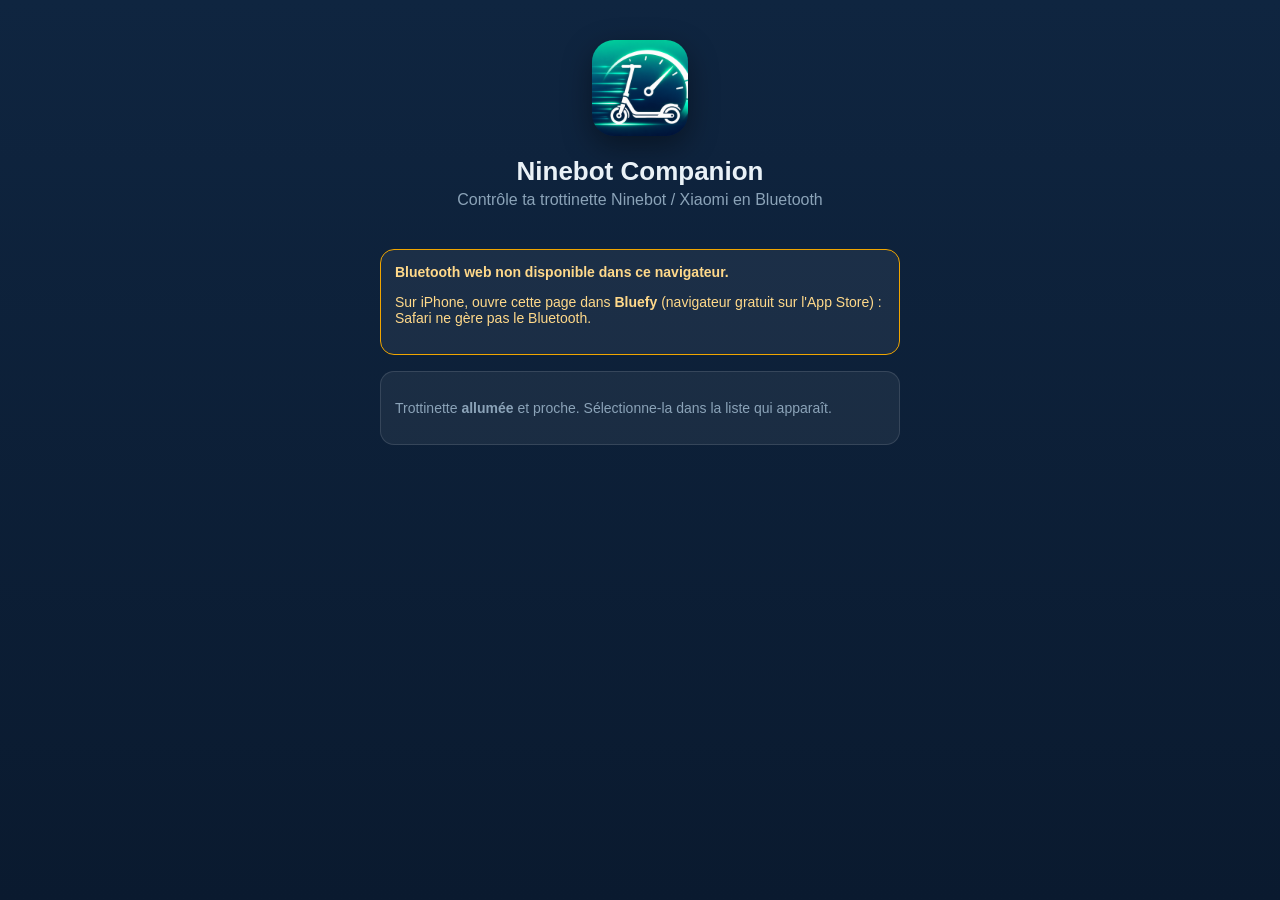
==== web/index.html @ 03213111 "Ajouter la version Web Bluetooth (utilisable via Bluefy, gratuite, sans PC) + hebergement GitHub Pag" ====
<!DOCTYPE html>
<html lang="fr">
<head>
  <meta charset="UTF-8" />
  <meta name="viewport" content="width=device-width, initial-scale=1, viewport-fit=cover" />
  <meta name="theme-color" content="#0a1a2f" />
  <link rel="manifest" href="./manifest.json" />
  <link rel="apple-touch-icon" href="./icon.png" />
  <title>Ninebot Companion</title>
  <link rel="stylesheet" href="./style.css" />
</head>
<body>
  <!-- Écran de connexion -->
  <section id="scan-screen" class="screen">
    <div class="hero">
      <img src="./icon.png" alt="logo" class="logo" />
      <h1>Ninebot Companion</h1>
      <p class="subtitle">Contrôle ta trottinette Ninebot / Xiaomi en Bluetooth</p>
    </div>

    <div id="nobt" class="warning" hidden>
      <strong>Bluetooth web non disponible dans ce navigateur.</strong>
      <p>Sur iPhone, ouvre cette page dans <b>Bluefy</b> (navigateur gratuit sur l'App Store)&nbsp;: Safari ne gère pas le Bluetooth.</p>
    </div>

    <button id="connect-btn" class="primary">🔍 Connecter ma trottinette</button>

    <div class="tip">
      <p>Trottinette <b>allumée</b> et proche. Sélectionne-la dans la liste qui apparaît.</p>
    </div>
  </section>

  <!-- Écran principal -->
  <section id="app-screen" class="screen" hidden>
    <header class="topbar">
      <span>Ninebot Companion</span>
      <button id="disconnect-btn" class="ghost">Déconnexion</button>
    </header>

    <div class="speedo">
      <div class="big" id="speed">--</div>
      <div class="unit">km/h</div>
    </div>

    <div class="grid">
      <div class="card"><span>Batterie</span><b id="battery">--</b></div>
      <div class="card"><span>Tension</span><b id="voltage">--</b></div>
      <div class="card"><span>Distance</span><b id="total">--</b></div>
      <div class="card"><span>Température</span><b id="temp">--</b></div>
    </div>

    <div class="card info">
      <div><span>N° série</span><b id="serial">—</b></div>
      <div><span>Firmware</span><b id="firmware">—</b></div>
      <div><span>Région</span><b id="region">—</b></div>
    </div>

    <h2>Région</h2>
    <div id="regions" class="regions"></div>

    <h2>Réglages</h2>
    <label class="ack">
      <input type="checkbox" id="ack" />
      <span>Je comprends les risques (légalité, sécurité, garantie) et j'utilise ces réglages sur terrain privé.</span>
    </label>
    <div class="card">
      <div class="row"><b id="limit-label">25 km/h</b><small id="limitCurrent"></small></div>
      <input type="range" id="limit-slider" min="5" max="45" value="25" step="1" />
      <button id="apply-limit" class="primary small">Appliquer la vitesse max</button>
    </div>
    <label class="toggle"><input type="checkbox" id="cruise" /> Régulateur de vitesse</label>
    <label class="toggle"><input type="checkbox" id="tail" /> Feu arrière</label>

    <div class="disclaimer">
      Retirer le limiteur peut rendre la trottinette non homologuée pour la voie publique et annuler la garantie.
      Modèles chiffrés récents (Max G30+) non pris en charge par cette version web.
    </div>

    <h2>Journal</h2>
    <pre id="log"></pre>
  </section>

  <script type="module" src="./app.js"></script>
</body>
</html>
---- web/style.css ----
:root {
  --bg: #0a1a2f;
  --bg2: #0f2540;
  --accent: #00d49c;
  --text: #eaf2f7;
  --muted: #8ba3b8;
  --card: rgba(255, 255, 255, 0.06);
  --border: rgba(255, 255, 255, 0.12);
}

* { box-sizing: border-box; -webkit-tap-highlight-color: transparent; }

body {
  margin: 0;
  font-family: -apple-system, BlinkMacSystemFont, "Segoe UI", Roboto, sans-serif;
  background: linear-gradient(180deg, var(--bg2), var(--bg));
  color: var(--text);
  min-height: 100vh;
  padding: env(safe-area-inset-top) 16px calc(env(safe-area-inset-bottom) + 24px);
}

.screen { max-width: 520px; margin: 0 auto; }

.hero { text-align: center; padding: 40px 0 24px; }
.logo { width: 96px; height: 96px; border-radius: 22px; box-shadow: 0 10px 30px rgba(0,0,0,.4); }
h1 { margin: 16px 0 4px; font-size: 26px; }
.subtitle { color: var(--muted); margin: 0; }

button { font: inherit; cursor: pointer; border: none; border-radius: 14px; }
.primary {
  width: 100%; padding: 16px; background: var(--accent); color: #04231b;
  font-weight: 700; font-size: 17px; margin: 8px 0;
}
.primary.small { padding: 12px; font-size: 15px; margin-top: 12px; }
.ghost { background: transparent; color: var(--accent); padding: 8px 12px; }

.tip, .warning {
  background: var(--card); border: 1px solid var(--border);
  border-radius: 14px; padding: 14px; margin-top: 16px; color: var(--muted);
  font-size: 14px;
}
.warning { border-color: #f0a500; color: #ffd98a; }

.topbar {
  display: flex; align-items: center; justify-content: space-between;
  padding: 12px 0 8px; font-weight: 700;
}

.speedo {
  text-align: center; background: var(--card); border: 1px solid var(--border);
  border-radius: 22px; padding: 28px 0; margin: 8px 0 16px;
}
.speedo .big { font-size: 68px; font-weight: 800; line-height: 1; font-variant-numeric: tabular-nums; }
.speedo .unit { color: var(--muted); margin-top: 6px; }

.grid { display: grid; grid-template-columns: 1fr 1fr; gap: 12px; }
.card {
  background: var(--card); border: 1px solid var(--border);
  border-radius: 16px; padding: 14px;
}
.grid .card span { display: block; color: var(--muted); font-size: 13px; }
.grid .card b { font-size: 22px; font-variant-numeric: tabular-nums; }

.card.info { margin-top: 12px; display: grid; gap: 8px; }
.card.info div { display: flex; justify-content: space-between; }
.card.info span { color: var(--muted); }

h2 { margin: 24px 0 10px; font-size: 18px; }

.regions { display: grid; gap: 10px; }
.region-btn {
  display: flex; align-items: center; gap: 12px; text-align: left;
  background: var(--card); border: 1px solid var(--border); color: var(--text);
  padding: 14px; border-radius: 14px; width: 100%;
}
.region-btn.active { border-color: var(--accent); box-shadow: 0 0 0 1px var(--accent); }
.region-btn .flag { font-size: 26px; }
.region-btn small { color: var(--muted); }

.ack { display: flex; gap: 10px; font-size: 14px; color: var(--muted); margin-bottom: 12px; align-items: flex-start; }
.ack input { margin-top: 3px; }
.row { display: flex; justify-content: space-between; align-items: baseline; }
.row b { font-size: 22px; }
.row small { color: var(--muted); }
input[type="range"] { width: 100%; margin: 12px 0; accent-color: var(--accent); }
.toggle { display: flex; gap: 10px; align-items: center; padding: 12px 0; }

.disclaimer { color: #ffb37a; font-size: 13px; margin-top: 16px; line-height: 1.5; }

pre {
  background: #071322; border: 1px solid var(--border); border-radius: 12px;
  padding: 12px; font-size: 12px; max-height: 200px; overflow: auto; white-space: pre-wrap;
}
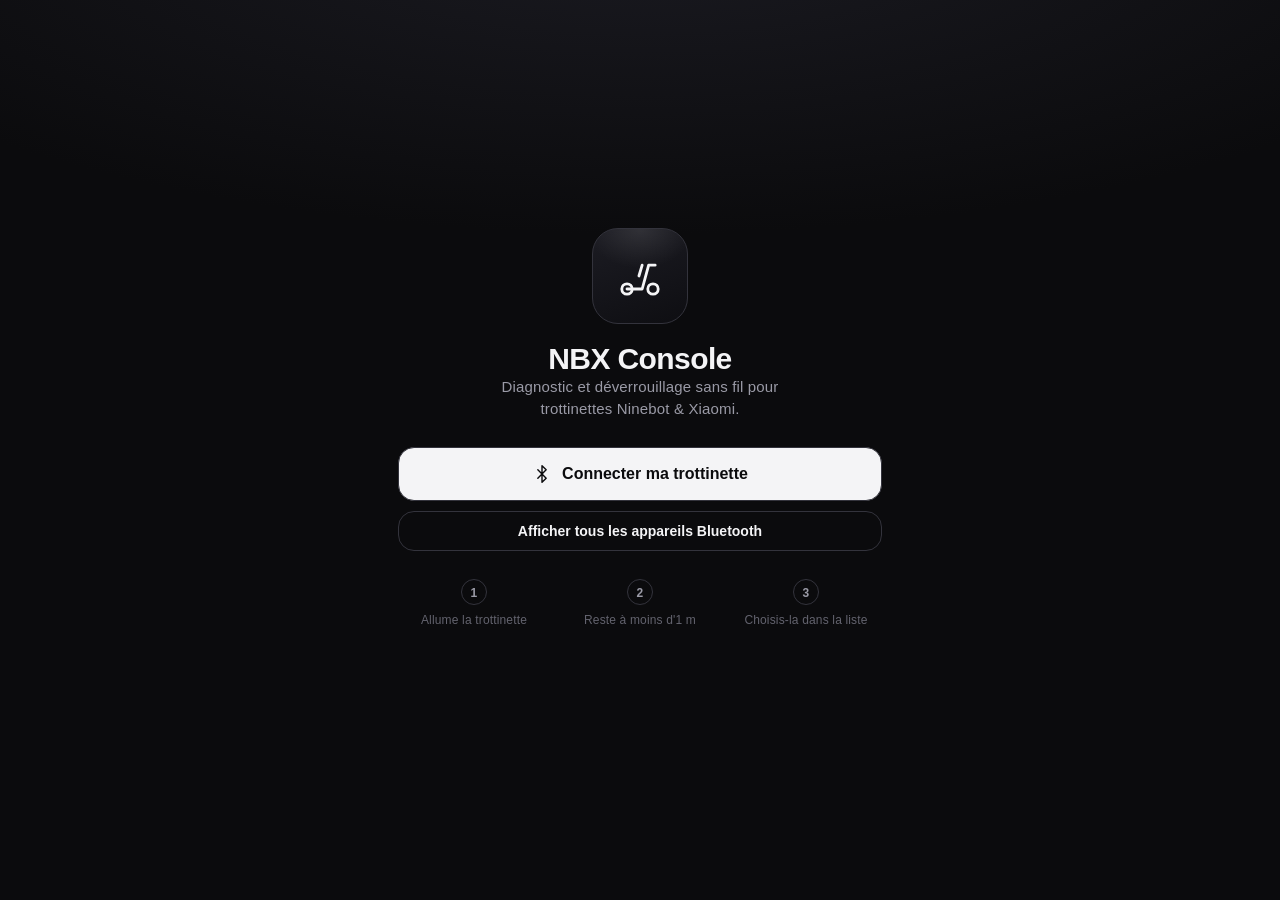
==== commit 55a22041: "Refonte UI (jauge animee, theme monochrome, icones SVG) + support chiffrement Ninebot experimental (" ====
--- a/web/index.html
+++ b/web/index.html
@@ -1,85 +1,640 @@
 <!DOCTYPE html>
 <html lang="fr">
 <head>
-  <meta charset="UTF-8" />
-  <meta name="viewport" content="width=device-width, initial-scale=1, viewport-fit=cover" />
-  <meta name="theme-color" content="#0a1a2f" />
-  <link rel="manifest" href="./manifest.json" />
-  <link rel="apple-touch-icon" href="./icon.png" />
-  <title>Ninebot Companion</title>
-  <link rel="stylesheet" href="./style.css" />
+<meta charset="UTF-8" />
+<meta name="viewport" content="width=device-width, initial-scale=1, viewport-fit=cover, maximum-scale=1" />
+<meta name="theme-color" content="#0b0b0d" />
+<meta name="apple-mobile-web-app-capable" content="yes" />
+<meta name="apple-mobile-web-app-status-bar-style" content="black-translucent" />
+<meta name="apple-mobile-web-app-title" content="NBX" />
+<link rel="manifest" href="./manifest.json" />
+<link rel="apple-touch-icon" href="./icon.png" />
+<title>NBX — Ninebot Console</title>
+<style>
+:root{
+ --bg:#0b0b0d;--panel:#131318;--panel2:#17171d;--line:#26262e;--line2:#33333c;
+ --ink:#f4f4f6;--dim:#9a9aa6;--faint:#63636e;--ok:#e9e9ee;
+}
+*{box-sizing:border-box;-webkit-tap-highlight-color:transparent;margin:0;padding:0}
+html,body{height:100%}
+body{
+ font-family:-apple-system,BlinkMacSystemFont,"SF Pro Text","Segoe UI",Inter,Roboto,sans-serif;
+ background:var(--bg);color:var(--ink);letter-spacing:.01em;
+ -webkit-font-smoothing:antialiased;
+ background-image:radial-gradient(120% 60% at 50% -10%,#1b1b22 0%,#0b0b0d 60%);
+ min-height:100%;
+}
+.wrap{max-width:520px;margin:0 auto;padding:calc(env(safe-area-inset-top) + 18px) 18px calc(env(safe-area-inset-bottom) + 40px)}
+.mono{font-variant-numeric:tabular-nums;font-feature-settings:"tnum"}
+.eyebrow{font-size:11px;letter-spacing:.22em;text-transform:uppercase;color:var(--faint);font-weight:600}
+.btn{display:flex;align-items:center;justify-content:center;gap:10px;width:100%;border:1px solid var(--line2);
+ background:var(--ink);color:#0b0b0d;font-weight:650;font-size:16px;padding:16px;border-radius:16px;cursor:pointer;
+ transition:transform .12s ease,opacity .2s ease}
+.btn:active{transform:scale(.98)}
+.btn.sub{background:transparent;color:var(--ink);border-color:var(--line2)}
+.btn.tiny{padding:11px;font-size:14px;font-weight:600}
+.btn:disabled{opacity:.4}
+.icon{width:20px;height:20px;stroke:currentColor;fill:none;stroke-width:1.7;stroke-linecap:round;stroke-linejoin:round}
+.icon.sm{width:16px;height:16px}
+.icon.lg{width:30px;height:30px;stroke-width:1.4}
+
+/* ---------- CONNECT SCREEN ---------- */
+#screen-connect{min-height:calc(100vh - 80px);display:flex;flex-direction:column;justify-content:center;gap:26px}
+.brand{display:flex;flex-direction:column;align-items:center;gap:18px;text-align:center}
+.mark{width:96px;height:96px;border-radius:26px;border:1px solid var(--line2);background:linear-gradient(160deg,#1c1c23,#0e0e12);
+ display:flex;align-items:center;justify-content:center;position:relative;overflow:hidden}
+.mark:before{content:"";position:absolute;inset:0;background:radial-gradient(80% 60% at 50% 0%,rgba(255,255,255,.10),transparent 70%)}
+.mark .icon{width:52px;height:52px;stroke-width:1.3}
+.wordmark{font-size:30px;font-weight:750;letter-spacing:-.02em}
+.tag{color:var(--dim);font-size:15px;line-height:1.5;max-width:320px}
+.pulse{position:relative}
+.pulse:after{content:"";position:absolute;inset:-4px;border-radius:20px;border:1px solid var(--line2);
+ animation:pulse 2.2s ease-out infinite;opacity:0}
+@keyframes pulse{0%{transform:scale(.98);opacity:.7}100%{transform:scale(1.06);opacity:0}}
+.hint{border:1px solid var(--line);background:var(--panel);border-radius:16px;padding:16px;color:var(--dim);font-size:14px;line-height:1.6}
+.hint b{color:var(--ink);font-weight:600}
+.warn{border-color:#4a4a20;background:#1a1a10;color:#d8d8a0}
+.steps{display:flex;gap:14px;margin-top:2px}
+.step{flex:1;text-align:center;color:var(--faint);font-size:12px;line-height:1.5}
+.step .n{display:block;width:26px;height:26px;line-height:26px;margin:0 auto 6px;border-radius:50%;border:1px solid var(--line2);color:var(--dim);font-weight:600}
+
+/* ---------- APP SCREEN ---------- */
+.topbar{display:flex;align-items:center;justify-content:space-between;margin-bottom:20px}
+.topbar .id{display:flex;align-items:center;gap:10px}
+.dot{width:8px;height:8px;border-radius:50%;background:#3ad07a;box-shadow:0 0 0 0 rgba(58,208,122,.5);animation:live 2s infinite}
+@keyframes live{0%{box-shadow:0 0 0 0 rgba(58,208,122,.45)}70%{box-shadow:0 0 0 7px rgba(58,208,122,0)}100%{box-shadow:0 0 0 0 rgba(58,208,122,0)}}
+.linkbtn{background:none;border:none;color:var(--dim);font-size:14px;cursor:pointer;display:flex;align-items:center;gap:6px}
+
+/* speedometer */
+.gauge{position:relative;display:flex;flex-direction:column;align-items:center;justify-content:center;
+ padding:8px 0 18px;margin-bottom:18px}
+.gauge svg{width:250px;height:250px;transform:rotate(135deg)}
+.gauge .track{stroke:var(--line);fill:none;stroke-width:12;stroke-linecap:round}
+.gauge .fill{stroke:var(--ink);fill:none;stroke-width:12;stroke-linecap:round;
+ transition:stroke-dashoffset .5s cubic-bezier(.22,1,.36,1)}
+.gauge .center{position:absolute;top:50%;left:50%;transform:translate(-50%,-50%);text-align:center}
+.gauge .val{font-size:64px;font-weight:750;line-height:1;letter-spacing:-.03em}
+.gauge .u{font-size:13px;color:var(--dim);letter-spacing:.18em;text-transform:uppercase;margin-top:6px}
+
+.grid{display:grid;grid-template-columns:1fr 1fr;gap:12px}
+.cell{border:1px solid var(--line);background:var(--panel);border-radius:16px;padding:15px;
+ display:flex;flex-direction:column;gap:12px;transition:border-color .2s}
+.cell .top{display:flex;align-items:center;justify-content:space-between;color:var(--dim)}
+.cell .lab{font-size:11px;letter-spacing:.16em;text-transform:uppercase;color:var(--faint);font-weight:600}
+.cell .big{font-size:26px;font-weight:700;letter-spacing:-.01em}
+.cell .big small{font-size:14px;color:var(--dim);font-weight:500;margin-left:2px}
+
+.section{margin-top:26px}
+.section>.eyebrow{margin-bottom:12px;display:block}
+.panel{border:1px solid var(--line);background:var(--panel);border-radius:18px;overflow:hidden}
+.rowline{display:flex;align-items:center;justify-content:space-between;padding:15px 16px;border-bottom:1px solid var(--line)}
+.rowline:last-child{border-bottom:none}
+.rowline .k{color:var(--dim);font-size:14px}
+.rowline .v{font-weight:600;font-size:14px}
+
+/* region segmented */
+.regions{display:grid;grid-template-columns:1fr 1fr;gap:10px}
+.reg{border:1px solid var(--line);background:var(--panel);border-radius:14px;padding:14px;cursor:pointer;text-align:left;
+ color:var(--ink);transition:border-color .2s,background .2s,transform .1s;display:flex;gap:12px;align-items:center}
+.reg:active{transform:scale(.98)}
+.reg.on{border-color:var(--ink);background:var(--panel2)}
+.reg .pill{min-width:44px;height:28px;border:1px solid var(--line2);border-radius:8px;display:flex;align-items:center;justify-content:center;
+ font-size:11px;font-weight:700;letter-spacing:.08em;color:var(--dim)}
+.reg.on .pill{color:var(--ink);border-color:var(--ink)}
+.reg .rt{font-size:14px;font-weight:600}
+.reg .rn{display:block;font-size:11px;color:var(--faint);font-weight:500;margin-top:2px}
+
+/* slider */
+.tuner{padding:18px 16px}
+.tuner .head{display:flex;align-items:baseline;justify-content:space-between;margin-bottom:14px}
+.tuner .num{font-size:40px;font-weight:750;letter-spacing:-.02em}
+.tuner .num small{font-size:15px;color:var(--dim);font-weight:500}
+.tuner .cur{font-size:12px;color:var(--faint)}
+input[type=range]{-webkit-appearance:none;width:100%;height:3px;background:var(--line2);border-radius:3px;outline:none;margin:10px 0 18px}
+input[type=range]::-webkit-slider-thumb{-webkit-appearance:none;width:26px;height:26px;border-radius:50%;background:var(--ink);
+ border:5px solid #0b0b0d;box-shadow:0 0 0 1px var(--line2);cursor:pointer}
+
+/* switches */
+.sw{display:flex;align-items:center;justify-content:space-between;padding:15px 16px;border-bottom:1px solid var(--line)}
+.sw:last-child{border-bottom:none}
+.sw .k{font-size:14px}
+.toggle{position:relative;width:46px;height:28px;border-radius:20px;background:var(--line2);transition:background .2s;cursor:pointer;flex:none}
+.toggle:before{content:"";position:absolute;top:3px;left:3px;width:22px;height:22px;border-radius:50%;background:var(--ink);transition:transform .2s}
+.toggle.on{background:var(--ok)}
+.toggle.on:before{transform:translateX(18px);background:#0b0b0d}
+
+.consent{display:flex;gap:12px;align-items:flex-start;padding:15px 16px;color:var(--dim);font-size:13px;line-height:1.5}
+.check{flex:none;width:24px;height:24px;border-radius:7px;border:1px solid var(--line2);display:flex;align-items:center;justify-content:center;cursor:pointer;margin-top:1px}
+.check.on{background:var(--ink);border-color:var(--ink)}
+.check .icon{width:14px;height:14px;stroke:#0b0b0d;stroke-width:2.4;opacity:0}
+.check.on .icon{opacity:1}
+
+.note{color:var(--faint);font-size:12px;line-height:1.6;margin-top:12px}
+details{border:1px solid var(--line);background:var(--panel);border-radius:14px;margin-top:12px;overflow:hidden}
+summary{padding:14px 16px;cursor:pointer;font-size:14px;font-weight:600;list-style:none;display:flex;align-items:center;justify-content:space-between}
+summary::-webkit-details-marker{display:none}
+summary:after{content:"";width:8px;height:8px;border-right:1.6px solid var(--dim);border-bottom:1.6px solid var(--dim);transform:rotate(45deg);transition:transform .2s}
+details[open] summary:after{transform:rotate(225deg)}
+details .body{padding:0 16px 16px;color:var(--dim);font-size:13px;line-height:1.65}
+details .body b{color:var(--ink)}
+.log{font-family:ui-monospace,SFMono-Regular,Menlo,monospace;font-size:11px;color:var(--dim);
+ background:#08080a;border:1px solid var(--line);border-radius:12px;padding:12px;max-height:150px;overflow:auto;white-space:pre-wrap;line-height:1.6}
+
+/* pairing overlay */
+.overlay{position:fixed;inset:0;background:rgba(6,6,8,.86);backdrop-filter:blur(6px);display:none;
+ align-items:center;justify-content:center;padding:24px;z-index:50}
+.overlay.show{display:flex}
+.pair{max-width:360px;width:100%;text-align:center;display:flex;flex-direction:column;align-items:center;gap:18px}
+.spinner{width:56px;height:56px;border-radius:50%;border:2px solid var(--line2);border-top-color:var(--ink);animation:spin 1s linear infinite}
+@keyframes spin{to{transform:rotate(360deg)}}
+.pair h3{font-size:19px;font-weight:700}
+.pair p{color:var(--dim);font-size:14px;line-height:1.6}
+.pstat{display:flex;gap:8px;margin-top:4px}
+.pstat i{width:8px;height:8px;border-radius:50%;background:var(--line2);transition:background .3s}
+.pstat i.on{background:var(--ink)}
+.powerbtn{margin-top:6px;border:1px solid var(--line2);border-radius:14px;padding:14px 18px;display:flex;gap:12px;align-items:center;color:var(--ink);font-size:14px;animation:breathe 1.8s ease-in-out infinite}
+@keyframes breathe{0%,100%{border-color:var(--line2)}50%{border-color:var(--ink)}}
+
+.fade{animation:fade .5s ease both}
+@keyframes fade{from{opacity:0;transform:translateY(8px)}to{opacity:1;transform:none}}
+.hidden{display:none !important}
+</style>
 </head>
 <body>
-  <!-- Écran de connexion -->
-  <section id="scan-screen" class="screen">
-    <div class="hero">
-      <img src="./icon.png" alt="logo" class="logo" />
-      <h1>Ninebot Companion</h1>
-      <p class="subtitle">Contrôle ta trottinette Ninebot / Xiaomi en Bluetooth</p>
+<div class="wrap">
+
+<!-- ============ CONNECT ============ -->
+<section id="screen-connect">
+ <div class="brand fade">
+  <div class="mark pulse">
+   <svg class="icon" viewBox="0 0 24 24"><circle cx="6" cy="18" r="2.4"/><circle cx="18" cy="18" r="2.4"/><path d="M6 18h7l3-11h3"/><path d="M13 7l-1.5 5"/></svg>
+  </div>
+  <div>
+   <div class="wordmark">NBX Console</div>
+   <div class="tag">Diagnostic et déverrouillage sans fil pour trottinettes Ninebot &amp; Xiaomi.</div>
+  </div>
+ </div>
+
+ <div id="nobt" class="hint warn hidden">
+  <b>Bluetooth web indisponible.</b> Sur iPhone, ouvre cette page dans <b>Bluefy</b> (App Store, gratuit) — Safari ne gère pas le Bluetooth.
+ </div>
+
+ <div class="fade" style="display:flex;flex-direction:column;gap:10px">
+  <button id="btn-connect" class="btn"><svg class="icon" viewBox="0 0 24 24"><path d="M7 7l10 10-5 5V2l5 5L7 17"/></svg> Connecter ma trottinette</button>
+  <button id="btn-connect-all" class="btn sub tiny">Afficher tous les appareils Bluetooth</button>
+ </div>
+
+ <div class="steps fade">
+  <div class="step"><span class="n">1</span>Allume la trottinette</div>
+  <div class="step"><span class="n">2</span>Reste à moins d'1 m</div>
+  <div class="step"><span class="n">3</span>Choisis-la dans la liste</div>
+ </div>
+</section>
+
+<!-- ============ APP ============ -->
+<section id="screen-app" class="hidden">
+ <div class="topbar">
+  <div class="id"><span class="dot"></span><span class="eyebrow" id="devname">Connecté</span></div>
+  <button class="linkbtn" id="btn-disconnect"><svg class="icon sm" viewBox="0 0 24 24"><path d="M18 6L6 18M6 6l12 12"/></svg> Déconnecter</button>
+ </div>
+
+ <div class="gauge">
+  <svg viewBox="0 0 200 200">
+   <circle class="track" cx="100" cy="100" r="86" stroke-dasharray="405 540" />
+   <circle class="fill" id="gauge-fill" cx="100" cy="100" r="86" stroke-dasharray="405 540" stroke-dashoffset="405" />
+  </svg>
+  <div class="center">
+   <div class="val mono" id="speed">0.0</div>
+   <div class="u">km / h</div>
+  </div>
+ </div>
+
+ <div class="grid">
+  <div class="cell">
+   <div class="top"><span class="lab">Batterie</span>
+    <svg class="icon sm" viewBox="0 0 24 24"><rect x="2" y="7" width="16" height="10" rx="2"/><path d="M20 10v4"/><path d="M6 12h6"/></svg></div>
+   <div class="big mono" id="battery">—</div>
+  </div>
+  <div class="cell">
+   <div class="top"><span class="lab">Tension</span>
+    <svg class="icon sm" viewBox="0 0 24 24"><path d="M13 2L4 14h7l-1 8 9-12h-7z"/></svg></div>
+   <div class="big mono" id="voltage">—</div>
+  </div>
+  <div class="cell">
+   <div class="top"><span class="lab">Distance</span>
+    <svg class="icon sm" viewBox="0 0 24 24"><path d="M4 19h16"/><path d="M6 19V9l6-5 6 5v10"/></svg></div>
+   <div class="big mono" id="distance">—</div>
+  </div>
+  <div class="cell">
+   <div class="top"><span class="lab">Température</span>
+    <svg class="icon sm" viewBox="0 0 24 24"><path d="M12 4a2 2 0 0 1 2 2v7a4 4 0 1 1-4 0V6a2 2 0 0 1 2-2z"/></svg></div>
+   <div class="big mono" id="temp">—</div>
+  </div>
+ </div>
+
+ <div class="section">
+  <span class="eyebrow">Appareil</span>
+  <div class="panel">
+   <div class="rowline"><span class="k">Modèle</span><span class="v" id="model">—</span></div>
+   <div class="rowline"><span class="k">N° de série</span><span class="v mono" id="serial">—</span></div>
+   <div class="rowline"><span class="k">Firmware</span><span class="v mono" id="fw">—</span></div>
+   <div class="rowline"><span class="k">Protocole</span><span class="v" id="proto">—</span></div>
+  </div>
+ </div>
+
+ <div class="section">
+  <span class="eyebrow">Région</span>
+  <div class="regions" id="regions"></div>
+ </div>
+
+ <div class="section">
+  <span class="eyebrow">Réglages</span>
+  <div class="panel">
+   <div class="consent">
+    <span class="check" id="consent"><svg class="icon" viewBox="0 0 24 24"><path d="M5 12l5 5L20 6"/></svg></span>
+    <span>Je comprends les risques (légalité, sécurité, garantie) et j'agis sur terrain privé. Les écritures sont bloquées tant que ceci n'est pas coché.</span>
+   </div>
+   <div class="tuner" style="border-top:1px solid var(--line)">
+    <div class="head">
+     <div class="num mono"><span id="limit-val">25</span><small> km/h</small></div>
+     <div class="cur" id="limit-cur"></div>
     </div>
-
-    <div id="nobt" class="warning" hidden>
-      <strong>Bluetooth web non disponible dans ce navigateur.</strong>
-      <p>Sur iPhone, ouvre cette page dans <b>Bluefy</b> (navigateur gratuit sur l'App Store)&nbsp;: Safari ne gère pas le Bluetooth.</p>
-    </div>
-
-    <button id="connect-btn" class="primary">🔍 Connecter ma trottinette</button>
-
-    <div class="tip">
-      <p>Trottinette <b>allumée</b> et proche. Sélectionne-la dans la liste qui apparaît.</p>
-    </div>
-  </section>
-
-  <!-- Écran principal -->
-  <section id="app-screen" class="screen" hidden>
-    <header class="topbar">
-      <span>Ninebot Companion</span>
-      <button id="disconnect-btn" class="ghost">Déconnexion</button>
-    </header>
-
-    <div class="speedo">
-      <div class="big" id="speed">--</div>
-      <div class="unit">km/h</div>
-    </div>
-
-    <div class="grid">
-      <div class="card"><span>Batterie</span><b id="battery">--</b></div>
-      <div class="card"><span>Tension</span><b id="voltage">--</b></div>
-      <div class="card"><span>Distance</span><b id="total">--</b></div>
-      <div class="card"><span>Température</span><b id="temp">--</b></div>
-    </div>
-
-    <div class="card info">
-      <div><span>N° série</span><b id="serial">—</b></div>
-      <div><span>Firmware</span><b id="firmware">—</b></div>
-      <div><span>Région</span><b id="region">—</b></div>
-    </div>
-
-    <h2>Région</h2>
-    <div id="regions" class="regions"></div>
-
-    <h2>Réglages</h2>
-    <label class="ack">
-      <input type="checkbox" id="ack" />
-      <span>Je comprends les risques (légalité, sécurité, garantie) et j'utilise ces réglages sur terrain privé.</span>
-    </label>
-    <div class="card">
-      <div class="row"><b id="limit-label">25 km/h</b><small id="limitCurrent"></small></div>
-      <input type="range" id="limit-slider" min="5" max="45" value="25" step="1" />
-      <button id="apply-limit" class="primary small">Appliquer la vitesse max</button>
-    </div>
-    <label class="toggle"><input type="checkbox" id="cruise" /> Régulateur de vitesse</label>
-    <label class="toggle"><input type="checkbox" id="tail" /> Feu arrière</label>
-
-    <div class="disclaimer">
-      Retirer le limiteur peut rendre la trottinette non homologuée pour la voie publique et annuler la garantie.
-      Modèles chiffrés récents (Max G30+) non pris en charge par cette version web.
-    </div>
-
-    <h2>Journal</h2>
-    <pre id="log"></pre>
-  </section>
-
-  <script type="module" src="./app.js"></script>
+    <input type="range" id="limit" min="5" max="45" step="1" value="25" />
+    <button class="btn tiny" id="btn-apply"><svg class="icon sm" viewBox="0 0 24 24"><path d="M5 12l5 5L20 6"/></svg> Appliquer la vitesse</button>
+   </div>
+   <div class="sw"><span class="k">Régulateur de vitesse</span><span class="toggle" id="sw-cruise"></span></div>
+   <div class="sw"><span class="k">Feu arrière</span><span class="toggle" id="sw-tail"></span></div>
+  </div>
+ </div>
+
+ <div class="section">
+  <span class="eyebrow">Déverrouillage</span>
+  <button class="btn" id="btn-unlock"><svg class="icon" viewBox="0 0 24 24"><rect x="4" y="10" width="16" height="10" rx="2"/><path d="M8 10V7a4 4 0 0 1 7.6-1.5"/></svg> Déverrouiller &amp; vérifier</button>
+  <div class="panel hidden" id="diag" style="margin-top:12px"><div class="body" style="padding:16px" id="diag-body"></div></div>
+
+  <details id="eblock">
+   <summary>Ma trottinette est une Ninebot E-series (E22 / E25 / E45 / E45E)</summary>
+   <div class="body">
+    Ces modèles sont <b>chiffrés</b>. Cette console tente une connexion chiffrée (expérimentale) pour lire les données, mais le firmware récent bloque l'écriture de la région <b>tant que le firmware n'est pas rétrogradé</b>.<br><br>
+    <b>Vitesse réelle une fois débridée : ~30 km/h</b> sur E45 (le « 45 » n'est pas la vitesse).<br><br>
+    <b>Roue en l'air = 35 puis 25 ?</b> Normal : à vide le moteur s'emballe ; en charge le limiteur ramène à 25.<br><br>
+    <b>Firmware DRV 2.7.x → downgrade requis</b> via <b>ScooterHacking Utility</b> (Android, gratuit) :<br>
+    1. <b>utility.cfw.sh/apk</b><br>
+    2. Load Original → DRV → <b>DRV271</b> → FLASH<br>
+    3. Load Original → DRV → <b>DRV255</b> → FLASH<br>
+    4. <b>Change Region</b> → preset <b>E45 30 km/h</b><br>
+    5. Redémarre, mode <b>Sport</b> → ~30 km/h<br>
+    Guide : <b>scooterhack.in/eseriesunlock</b>
+   </div>
+  </details>
+
+  <details id="fixblock">
+   <summary>Ça ne marche pas ?</summary>
+   <div class="body">
+    Trottinette <b>allumée, à l'arrêt</b>, sur béquille, <b>hors charge</b>, à moins d'1 m.<br>
+    1. Déconnecte puis reconnecte et relance.<br>
+    2. Passe d'abord la région sur <b>Global</b>.<br>
+    3. Réessaie 2–3 fois (certains firmwares n'acceptent qu'après plusieurs essais).<br>
+    4. « Accepté » mais écran à 25 = <b>bridage firmware</b> → downgrade requis (voir bloc E-series).<br>
+    5. « Ne répond pas » = modèle chiffré non pris en charge en écriture.
+   </div>
+  </details>
+
+  <div class="note">Retirer le limiteur peut rendre la trottinette non homologuée pour la voie publique et annuler la garantie.</div>
+ </div>
+
+ <div class="section">
+  <span class="eyebrow">Journal</span>
+  <div class="log" id="log"></div>
+ </div>
+</section>
+</div>
+
+<!-- pairing overlay -->
+<div class="overlay" id="overlay">
+ <div class="pair">
+  <div class="spinner" id="pair-spin"></div>
+  <h3 id="pair-title">Connexion…</h3>
+  <p id="pair-msg">Recherche du protocole de ta trottinette.</p>
+  <div class="pstat"><i id="ps0"></i><i id="ps1"></i><i id="ps2"></i></div>
+  <div class="powerbtn hidden" id="pair-power">
+   <svg class="icon" viewBox="0 0 24 24"><path d="M12 3v9"/><path d="M6.5 7a8 8 0 1 0 11 0"/></svg>
+   Appuie sur le bouton d'alimentation de la trottinette
+  </div>
+ </div>
+</div>
+
+<script>
+"use strict";
+/* =========================================================================
+   AES-128 (encrypt block only) — validé contre le vecteur FIPS-197
+   ========================================================================= */
+var AES_SBOX_HEX="637c777bf26b6fc53001672bfed7ab76ca82c97dfa5947f0add4a2af9ca472c0"+
+"b7fd9326363ff7cc34a5e5f171d8311504c723c31896059a071280e2eb27b275"+
+"09832c1a1b6e5aa0523bd6b329e32f8453d100ed20fcb15b6acbbe394a4c58cf"+
+"d0efaafb434d338545f9027f503c9fa851a3408f929d38f5bcb6da2110fff3d2"+
+"cd0c13ec5f974417c4a77e3d645d197360814fdc222a908846eeb814de5e0bdb"+
+"e0323a0a4906245cc2d3ac629195e479e7c8376d8dd54ea96c56f4ea657aae08"+
+"ba78252e1ca6b4c6e8dd741f4bbd8b8a703eb5664803f60e613557b986c11d9e"+
+"e1f8981169d98e949b1e87e9ce5528df8ca1890dbfe6426841992d0fb054bb16";
+var AES_SBOX=(function(){var s=new Uint8Array(256);for(var i=0;i<256;i++)s[i]=parseInt(AES_SBOX_HEX.substr(i*2,2),16);return s;})();
+var AES_RCON=[0x01,0x02,0x04,0x08,0x10,0x20,0x40,0x80,0x1b,0x36];
+function xtime(a){a<<=1;if(a&0x100)a^=0x11b;return a&0xff;}
+function aesExpandKey(key){var rk=new Array(176),i;for(i=0;i<16;i++)rk[i]=key[i];
+ var g=16,r=0,t=new Array(4),k;
+ while(g<176){for(i=0;i<4;i++)t[i]=rk[g-4+i];
+  if(g%16===0){k=t[0];t[0]=t[1];t[1]=t[2];t[2]=t[3];t[3]=k;for(i=0;i<4;i++)t[i]=AES_SBOX[t[i]];t[0]^=AES_RCON[r++];}
+  for(i=0;i<4;i++){rk[g]=rk[g-16]^t[i];g++;}}
+ return rk;}
+function aesEncryptBlock(key16,block16){var rk=aesExpandKey(key16),s=block16.slice(0,16),i,round;
+ for(i=0;i<16;i++)s[i]^=rk[i];
+ for(round=1;round<=10;round++){for(i=0;i<16;i++)s[i]=AES_SBOX[s[i]];
+  var t=s.slice();
+  s[1]=t[5];s[5]=t[9];s[9]=t[13];s[13]=t[1];
+  s[2]=t[10];s[6]=t[14];s[10]=t[2];s[14]=t[6];
+  s[3]=t[15];s[7]=t[3];s[11]=t[7];s[15]=t[11];
+  if(round<10){for(i=0;i<16;i+=4){var a0=s[i],a1=s[i+1],a2=s[i+2],a3=s[i+3];
+   s[i]=xtime(a0)^(xtime(a1)^a1)^a2^a3;s[i+1]=a0^xtime(a1)^(xtime(a2)^a2)^a3;
+   s[i+2]=a0^a1^xtime(a2)^(xtime(a3)^a3);s[i+3]=(xtime(a0)^a0)^a1^a2^xtime(a3);}}
+  for(i=0;i<16;i++)s[i]^=rk[round*16+i];}
+ return s;}
+/* SHA-1 — validé contre SHA1("abc") */
+function sha1(bytes){var ml=bytes.length*8,w=bytes.slice(),i;w.push(0x80);
+ while(w.length%64!==56)w.push(0);
+ for(i=7;i>=0;i--)w.push((Math.floor(ml/Math.pow(2,i*8)))&0xff);
+ var h0=0x67452301,h1=0xEFCDAB89,h2=0x98BADCFE,h3=0x10325476,h4=0xC3D2E1F0;
+ function rol(n,c){return((n<<c)|(n>>>(32-c)))>>>0;}
+ for(var off=0;off<w.length;off+=64){var a2=new Array(80);
+  for(i=0;i<16;i++)a2[i]=((w[off+i*4]<<24)|(w[off+i*4+1]<<16)|(w[off+i*4+2]<<8)|w[off+i*4+3])>>>0;
+  for(i=16;i<80;i++)a2[i]=rol((a2[i-3]^a2[i-8]^a2[i-14]^a2[i-16])>>>0,1);
+  var a=h0,b=h1,c=h2,d=h3,e=h4,f,k,tp;
+  for(i=0;i<80;i++){if(i<20){f=(b&c)|((~b)&d);k=0x5A827999;}else if(i<40){f=b^c^d;k=0x6ED9EBA1;}
+   else if(i<60){f=(b&c)|(b&d)|(c&d);k=0x8F1BBCDC;}else{f=b^c^d;k=0xCA62C1D6;}
+   tp=(rol(a,5)+f+e+k+a2[i])>>>0;e=d;d=c;c=rol(b,30);b=a;a=tp;}
+  h0=(h0+a)>>>0;h1=(h1+b)>>>0;h2=(h2+c)>>>0;h3=(h3+d)>>>0;h4=(h4+e)>>>0;}
+ var out=[];[h0,h1,h2,h3,h4].forEach(function(h){out.push((h>>>24)&0xff,(h>>>16)&0xff,(h>>>8)&0xff,h&0xff);});
+ return out;}
+/* NinebotCrypto — port de scooterhacking/NinebotCrypto (roundtrip validé) */
+var FW=[0x97,0xCF,0xB8,0x02,0x84,0x41,0x43,0xDE,0x56,0x00,0x2B,0x3B,0x34,0x78,0x0A,0x5D];
+function sb(s){var a=[];for(var i=0;i<s.length;i++)a.push(s.charCodeAt(i)&0xff);return a;}
+function NB(name){this.name=name;this.rB=new Array(16).fill(0);this.rA=new Array(16).fill(0);this.k=new Array(16).fill(0);this.it=0;this._sha(sb(name),FW);}
+NB.prototype._sha=function(d1,d2){var s=new Array(32).fill(0),i;for(i=0;i<d1.length&&i<32;i++)s[i]=d1[i];for(i=0;i<16;i++)s[16+i]=d2[i];this.k=sha1(s).slice(0,16);};
+NB.prototype._first=function(d){var r=new Array(d.length),p=d.length,x=0;while(p>0){var t=p<=16?p:16,x1=new Array(16).fill(0),i;for(i=0;i<t;i++)x1[i]=d[x+i];var x2=aesEncryptBlock(this.k,FW);for(i=0;i<t;i++)r[x+i]=x1[i]^x2[i];p-=t;x+=t;}return r;};
+NB.prototype._next=function(d,it){var e=new Array(16).fill(0);e[0]=1;e[1]=(it>>>24)&0xff;e[2]=(it>>>16)&0xff;e[3]=(it>>>8)&0xff;e[4]=it&0xff;for(var j=0;j<8;j++)e[5+j]=this.rB[j];e[15]=0;
+ var r=new Array(d.length),p=d.length,x=0;while(p>0){e[15]=(e[15]+1)&0xff;var t=p<=16?p:16,x1=new Array(16).fill(0),i;for(i=0;i<t;i++)x1[i]=d[x+i];var x2=aesEncryptBlock(this.k,e);for(i=0;i<t;i++)r[x+i]=x1[i]^x2[i];p-=t;x+=t;}return r;};
+NB.prototype._crcF=function(d){var c=0;for(var i=0;i<d.length;i++)c=(c+d[i])&0xffff;c=(~c)&0xffff;return[c&0xff,(c>>8)&0xff];};
+NB.prototype._crcN=function(d,it){var e=new Array(16).fill(0),p=d.length-3,x=3,i,x2,x1,xd;e[0]=89;e[1]=(it>>>24)&0xff;e[2]=(it>>>16)&0xff;e[3]=(it>>>8)&0xff;e[4]=it&0xff;for(var j=0;j<8;j++)e[5+j]=this.rB[j];e[15]=p&0xff;
+ x2=aesEncryptBlock(this.k,e);x1=new Array(16).fill(0);for(i=0;i<3;i++)x1[i]=d[i];xd=new Array(16);for(i=0;i<16;i++)xd[i]=x1[i]^x2[i];x2=aesEncryptBlock(this.k,xd);
+ while(p>0){var t=p<=16?p:16;x1=new Array(16).fill(0);for(i=0;i<t;i++)x1[i]=d[x+i];xd=new Array(16);for(i=0;i<16;i++)xd[i]=x1[i]^x2[i];x2=aesEncryptBlock(this.k,xd);p-=t;x+=t;}
+ e[0]=1;e[15]=0;var L=aesEncryptBlock(this.k,e);return[L[0]^x2[0],L[1]^x2[1],L[2]^x2[2],L[3]^x2[3]];};
+NB.prototype.encrypt=function(D){var en=new Array(152).fill(0),i;for(i=0;i<3;i++)en[i]=D[i];var pl=D.length-3,pay=D.slice(3),crc;
+ if(this.it===0){crc=this._crcF(pay);pay=this._first(pay);for(i=0;i<pay.length;i++)en[3+i]=pay[i];en[pl+3]=0;en[pl+4]=0;en[pl+5]=crc[0];en[pl+6]=crc[1];en[pl+7]=0;en[pl+8]=0;en=en.slice(0,pl+9);this.it++;}
+ else{this.it++;crc=this._crcN(D,this.it);pay=this._next(pay,this.it);for(i=0;i<pay.length;i++)en[3+i]=pay[i];en[pl+3]=crc[0];en[pl+4]=crc[1];en[pl+5]=crc[2];en[pl+6]=crc[3];en[pl+7]=(this.it>>8)&0xff;en[pl+8]=this.it&0xff;en=en.slice(0,pl+9);
+  if(D[0]===0x5A&&D[1]===0xA5&&D[2]===0x10&&D[3]===0x3E&&D[4]===0x21&&D[5]===0x5C&&D[6]===0x00){for(i=0;i<16;i++)this.rA[i]=D[7+i];}}
+ return en;};
+NB.prototype.decrypt=function(D){var de=new Array(D.length-6).fill(0),i;for(i=0;i<3;i++)de[i]=D[i];
+ var nit=this.it;if((nit&0x8000)>0&&(D[D.length-2]>>7)===0)nit+=0x10000;nit=(nit&0xFFFF0000)+((D[D.length-2]<<8)>>>0)+D[D.length-1];
+ var pl=D.length-9,pay=D.slice(3,3+pl);
+ if(nit===0){pay=this._first(pay);for(i=0;i<pay.length;i++)de[3+i]=pay[i];
+  if(de[0]===0x5A&&de[1]===0xA5&&de[2]===0x1E&&de[3]===0x21&&de[4]===0x3E&&de[5]===0x5B){for(i=0;i<16;i++)this.rB[i]=de[7+i];this._sha(sb(this.name),this.rB);}}
+ else if(nit>0&&nit>this.it){pay=this._next(pay,nit);for(i=0;i<pay.length;i++)de[3+i]=pay[i];
+  if(de[0]===0x5A&&de[1]===0xA5&&de[2]===0x00&&de[3]===0x21&&de[4]===0x3E&&de[5]===0x5C&&de[6]===0x01){this._sha(this.rA,this.rB);}this.it=nit;}
+ return de;};
+
+/* =========================================================================
+   Transport BLE + protocole
+   ========================================================================= */
+var UART="6e400001-b5a3-f393-e0a9-e50e24dcca9e",RX="6e400002-b5a3-f393-e0a9-e50e24dcca9e",TX="6e400003-b5a3-f393-e0a9-e50e24dcca9e";
+var APP=0x3d,ESC=0x20;
+var REG={serial:0x10,fw:0x1a,battery:0x32,voltage:0x34,speed:0xb5,total:0x29,temp:0x3e,region:0x72,limit:0x74,cruise:0x7c,tail:0x7d};
+var REGIONS=[
+ {v:0x00,tag:"GLOBAL",name:"Déverrouillé",note:"Vitesse maxi matériel"},
+ {v:0x02,tag:"EU",name:"Europe",note:"Plafond 25 km/h"},
+ {v:0x01,tag:"US",name:"États-Unis",note:"~32 km/h"},
+ {v:0x03,tag:"CN",name:"Chine",note:"25 km/h"}
+];
+var MAXKMH=35;
+var st={},dev=null,rx=null,tx=null,buf=[],poll=null,mode=null,crypto=null,handshake=null,probeTimer=null,gotReply=false;
+
+function $(id){return document.getElementById(id);}
+function now(){return new Date().toLocaleTimeString();}
+function log(m){var el=$("log");el.textContent="["+now()+"] "+m+"\n"+el.textContent;}
+function hasBT(){return typeof navigator!=="undefined"&&!!navigator.bluetooth;}
+
+/* ---- plaintext frame (M365) ---- */
+function ck16(a){var s=0;for(var i=0;i<a.length;i++)s=(s+a[i])>>>0;return(~s)&0xffff;}
+function plainFrame(dst,cmd,pay){var body=[dst,APP,cmd].concat(pay),len=body.length&0xff,c=[len].concat(body),k=ck16(c);return[0x5a,0xa5].concat(c).concat([k&0xff,(k>>8)&0xff]);}
+function plainRead(reg,n){return plainFrame(ESC,0x01,[reg,n]);}
+function plainWrite(reg,bytes){return plainFrame(ESC,0x03,[reg].concat(bytes));}
+function parsePlain(b){if(b.length<8)return null;if(b[0]!==0x5a||b[1]!==0xa5)return null;var len=b[2],tot=2+1+len+2;if(b.length<tot)return null;
+ var cs=b.slice(2,3+len),exp=ck16(cs),act=b[3+len]|(b[3+len+1]<<8);if(exp!==act)return null;return{reg:b[6],pay:b.slice(7,3+len),consumed:tot};}
+
+/* ---- encrypted frame (E-series / Ninebot) : LEN + 13 sur le fil ----
+   Trame en clair AVANT chiffrement : 5A A5 LEN <dst> <src=app 0x3E> <cmd> <data...>
+   Handshake calqué exactement sur la lib de référence (3E 21 5B/5C/5D 00 ...). */
+function encReadFrame(reg,n){return[0x5a,0xa5,0x02,ESC,0x3E,0x01,reg,n];}
+function encWriteFrame(reg,bytes){return[0x5a,0xa5,(1+bytes.length)&0xff,ESC,0x3E,0x03,reg].concat(bytes);}
+function encHandshake(len,cmd,pay){return[0x5a,0xa5,len,0x3E,0x21,cmd,0x00].concat(pay||[]);}
+
+function le16(p){return p.length>=2?(p[0]|(p[1]<<8)):null;}
+function le16s(p){var v=le16(p);return v==null?null:(v>0x7fff?v-0x10000:v);}
+function le32(p){return p.length>=4?((p[0]|(p[1]<<8)|(p[2]<<16)|(p[3]<<24))>>>0):null;}
+
+function send(bytes){if(!rx)return;var out;
+ if(mode==="enc"&&crypto)out=crypto.encrypt(bytes);else out=bytes;
+ var u=Uint8Array.from(out);
+ rx.writeValueWithoutResponse(u).catch(function(){return rx.writeValue(u).catch(function(e){log("écriture: "+e.message);});});}
+
+function readReg(reg,n){if(mode==="enc")send(encReadFrame(reg,n));else send(plainRead(reg,n));}
+function writeReg(reg,bytes){if(mode==="enc")send(encWriteFrame(reg,bytes));else send(plainWrite(reg,bytes));}
+
+/* =========================== CONNEXION =========================== */
+var FILTERS=[{namePrefix:"MIScooter"},{namePrefix:"Ninebot"},{namePrefix:"NB"},{namePrefix:"M365"},{namePrefix:"MI"},{namePrefix:"Mi "},{namePrefix:"Segway"},{namePrefix:"Xiaomi"},{namePrefix:"ES"},{namePrefix:"KickScooter"}];
+function connect(){go({filters:FILTERS,optionalServices:[UART]});}
+function connectAll(){go({acceptAllDevices:true,optionalServices:[UART]});}
+function go(opts){
+ if(!hasBT()){$("nobt").classList.remove("hidden");$("btn-connect").disabled=true;$("btn-connect-all").disabled=true;return;}
+ navigator.bluetooth.requestDevice(opts).then(function(d){
+  dev=d;d.addEventListener("gattserverdisconnected",onDisc);
+  showOverlay("Connexion…","Établissement du lien Bluetooth.",0);
+  log("Connexion à "+(d.name||"appareil")+"…");return d.gatt.connect();
+ }).then(function(s){return s.getPrimaryService(UART);})
+ .then(function(svc){return Promise.all([svc.getCharacteristic(RX),svc.getCharacteristic(TX)]);})
+ .then(function(cs){rx=cs[0];tx=cs[1];return tx.startNotifications();})
+ .then(function(){tx.addEventListener("characteristicvaluechanged",onData);log("Lien établi. Détection du protocole…");startProbe();})
+ .catch(function(e){hideOverlay();log("Erreur : "+e.message);});
+}
+function onDisc(){clearInterval(poll);clearTimeout(probeTimer);if(handshake)clearInterval(handshake);rx=tx=null;mode=null;crypto=null;buf=[];log("Déconnecté.");$("screen-app").classList.add("hidden");$("screen-connect").classList.remove("hidden");hideOverlay();}
+function disconnect(){clearInterval(poll);if(dev&&dev.gatt.connected)dev.gatt.disconnect();}
+
+/* Détection : on tente le clair; sans réponse en 2.5 s → chiffré (E-series) */
+function startProbe(){
+ mode="plain";gotReply=false;buf=[];
+ showOverlay("Détection…","Test du protocole ouvert (M365 / ES).",0);
+ readReg(REG.serial,14);readReg(REG.fw,2);readReg(REG.battery,2);
+ probeTimer=setTimeout(function(){
+  if(gotReply){enterComm("Protocole ouvert");}
+  else{startEncrypted();}
+ },2500);
+}
+
+/* ---- appairage chiffré E-series ---- */
+function startEncrypted(){
+ if(!dev.name){showOverlay("Nom Bluetooth manquant","Impossible d'initialiser le chiffrement sans le nom de l'appareil. Réessaie via « tous les appareils ».",0);setPower(false);return;}
+ mode="enc";crypto=new NB(dev.name);buf=[];st.enc=true;
+ setStep(0);showOverlay("Appairage chiffré…","Ta trottinette utilise le protocole chiffré Ninebot (E-series). Tentative de session sécurisée.",1);
+ log("Handshake chiffré (nom="+dev.name+")");
+ hs_state="precomm";hs_send();
+}
+var hs_state=null,hs_sn=null,hs_key=null;
+function randKey(){var s="abcdefghijklmnopqrstuvwxyz0123456789",a=[];for(var i=0;i<16;i++)a.push(s.charCodeAt(Math.floor(Math.random()*s.length)));return a;}
+function hs_send(){
+ clearInterval(handshake);
+ if(hs_state==="precomm"){send(encHandshake(0x00,0x5B,[]));handshake=setInterval(function(){if(hs_state==="precomm")send(encHandshake(0x00,0x5B,[]));},1000);}
+ else if(hs_state==="setpwd"){if(!hs_key)hs_key=randKey();setStep(1);setPower(true);
+  send(encHandshake(0x10,0x5C,hs_key));handshake=setInterval(function(){if(hs_state==="setpwd")send(encHandshake(0x10,0x5C,hs_key));},1000);}
+ else if(hs_state==="auth"){setStep(2);setPower(false);
+  send(encHandshake(0x0E,0x5D,hs_sn));handshake=setInterval(function(){if(hs_state==="auth")send(encHandshake(0x0E,0x5D,hs_sn));},1200);}
+}
+
+/* =========================== RÉCEPTION =========================== */
+function onData(ev){var v=ev.target.value,i;for(i=0;i<v.byteLength;i++)buf.push(v.getUint8(i));
+ if(mode==="enc")pumpEnc();else pumpPlain();
+ if(buf.length>1024)buf=[];}
+
+function pumpPlain(){var r;while((r=parsePlain(buf))){gotReply=true;applyReg(r.reg,r.pay);buf=buf.slice(r.consumed);}}
+
+function pumpEnc(){
+ while(buf.length>=8&&buf[0]===0x5a&&buf[1]===0xa5){
+  var tot=buf[2]+13;if(buf.length<tot)break;
+  var wire=buf.slice(0,tot);buf=buf.slice(tot);
+  var dec;try{dec=crypto.decrypt(wire);}catch(e){continue;}
+  handleEnc(dec);
+ }
+ // resync si octets parasites
+ if(buf.length>2&&!(buf[0]===0x5a&&buf[1]===0xa5)){var idx=-1;for(var i=1;i<buf.length-1;i++){if(buf[i]===0x5a&&buf[i+1]===0xa5){idx=i;break;}}buf=idx<0?[]:buf.slice(idx);}
+}
+function handleEnc(dec){
+ gotReply=true;
+ var cmd=dec[5],arg=dec[6];
+ if(cmd===0x5B){ // PRE_COMM reply : contient S/N
+  var pay=dec.slice(6);var sn=pay.slice(16,30);hs_sn=sn;
+  st.serial=String.fromCharCode.apply(null,sn).replace(/[^\x20-\x7e]/g,"").trim();
+  log("Appairage : réponse reçue, S/N "+st.serial);
+  hs_state="setpwd";hs_send();render();return;
+ }
+ if(cmd===0x5C){ // SET_PWD reply (arg 01 = bouton pressé / clé acceptée)
+  log("Clé "+(arg===1?"acceptée (bouton pressé)":"reçue"));
+  hs_state="auth";hs_send();return;
+ }
+ if(cmd===0x5D){ // AUTH reply → appairé
+  log("✅ Appairé.");clearInterval(handshake);enterComm("Chiffré Ninebot (E-series)");return;
+ }
+ // réponse de lecture : [5A A5 len src dst cmd reg data...] ; le tableau déchiffré
+ // est déjà borné à la bonne taille, donc on prend tout après le registre.
+ if(dec.length>7)applyReg(dec[6],dec.slice(7));
+}
+
+function enterComm(protoName){
+ clearInterval(handshake);clearTimeout(probeTimer);
+ st.proto=protoName;
+ $("screen-connect").classList.add("hidden");$("screen-app").classList.remove("hidden");$("screen-app").classList.add("fade");
+ $("devname").textContent=dev&&dev.name?dev.name:"Connecté";
+ hideOverlay();log("Session prête ("+protoName+").");
+ initialReads();poll=setInterval(refresh,1000);render();
+}
+function initialReads(){readReg(REG.serial,14);readReg(REG.fw,2);readReg(REG.region,1);readReg(REG.limit,2);refresh();}
+function refresh(){readReg(REG.battery,2);readReg(REG.voltage,2);readReg(REG.speed,2);readReg(REG.total,4);readReg(REG.temp,2);}
+
+function applyReg(reg,p){var v;switch(reg){
+ case REG.serial:var s=String.fromCharCode.apply(null,p).replace(/[^\x20-\x7e]/g,"").trim();if(s)st.serial=s;break;
+ case REG.fw:v=le16(p);if(v!=null)st.fw=((v>>8)&0xf)+"."+((v>>4)&0xf)+"."+(v&0xf);break;
+ case REG.battery:v=le16(p);if(v!=null)st.battery=v;break;
+ case REG.voltage:v=le16(p);if(v!=null)st.voltage=v/100;break;
+ case REG.speed:v=le16s(p);if(v!=null)st.speed=Math.abs(v/1000);break;
+ case REG.total:v=le32(p);if(v!=null)st.total=v/1000;break;
+ case REG.temp:v=le16s(p);if(v!=null)st.temp=Math.round(v/10);break;
+ case REG.region:if(p.length)st.region=p[0];break;
+ case REG.limit:v=le16(p);if(v!=null)st.limit=v;break;
+}render();}
+
+/* =========================== RENDU =========================== */
+function render(){
+ var sp=st.speed!=null?st.speed:0;
+ $("speed").textContent=st.speed!=null?st.speed.toFixed(1):"0.0";
+ var frac=Math.max(0,Math.min(1,sp/MAXKMH));
+ $("gauge-fill").setAttribute("stroke-dashoffset",(405*(1-frac)).toFixed(1));
+ $("battery").innerHTML=st.battery!=null?st.battery+'<small>%</small>':"—";
+ $("voltage").innerHTML=st.voltage!=null?st.voltage.toFixed(1)+'<small>V</small>':"—";
+ $("distance").innerHTML=st.total!=null?st.total.toFixed(1)+'<small>km</small>':"—";
+ $("temp").innerHTML=st.temp!=null?st.temp+'<small>°C</small>':"—";
+ $("serial").textContent=st.serial||"—";
+ $("fw").textContent=st.fw||"—";
+ $("proto").textContent=st.proto||"—";
+ $("model").textContent=st.enc?(st.serial&&/^N/.test(st.serial)?"Ninebot E-series":"Ninebot (chiffré)"):"Xiaomi/Ninebot (ouvert)";
+ var r=null;for(var i=0;i<REGIONS.length;i++)if(REGIONS[i].v===st.region)r=REGIONS[i];
+ document.querySelectorAll(".reg").forEach(function(b){b.classList.toggle("on",Number(b.dataset.v)===st.region);});
+ if(st.limit!=null)$("limit-cur").textContent="Actuel : "+st.limit+" km/h";
+}
+
+/* =========================== OVERLAY =========================== */
+function showOverlay(t,m,spin){$("overlay").classList.add("show");$("pair-title").textContent=t;$("pair-msg").textContent=m;$("pair-spin").style.display=spin===0?"none":"block";}
+function hideOverlay(){$("overlay").classList.remove("show");}
+function setStep(n){["ps0","ps1","ps2"].forEach(function(id,i){$(id).classList.toggle("on",i<=n);});}
+function setPower(on){$("pair-power").classList.toggle("hidden",!on);if(on){$("pair-title").textContent="Appuie sur le bouton";$("pair-msg").textContent="Pour autoriser l'appairage, appuie une fois sur le bouton d'alimentation de la trottinette.";}}
+
+/* =========================== ACTIONS =========================== */
+function setRegion(v){var r=null;for(var i=0;i<REGIONS.length;i++)if(REGIONS[i].v===v)r=REGIONS[i];log("Région → "+(r?r.name:v));writeReg(REG.region,[v]);setTimeout(function(){readReg(REG.region,1);},400);}
+function setSpeed(k){var v=Math.max(1,Math.min(k,100));log("Vitesse max → "+v+" km/h");writeReg(REG.limit,[v&0xff,(v>>8)&0xff]);setTimeout(function(){readReg(REG.limit,2);},400);}
+
+function runDiag(){
+ if(!consentOn){alert("Coche d'abord la case de responsabilité.");return;}
+ var target=Number($("limit").value);
+ $("diag").classList.remove("hidden");$("diag-body").innerHTML="Diagnostic en cours… garde la trottinette allumée et à l'arrêt (~6 s).";
+ gotReply=false;readReg(REG.region,1);readReg(REG.limit,2);
+ var before={region:st.region,limit:st.limit};
+ setTimeout(function(){writeReg(REG.region,[0x00]);writeReg(REG.limit,[target&0xff,(target>>8)&0xff]);
+  setTimeout(function(){readReg(REG.region,1);readReg(REG.limit,2);setTimeout(function(){diagResult(before,target);},1500);},700);},1600);
+}
+function diagResult(before,target){
+ var b=$("diag-body");
+ if(st.enc){
+  b.innerHTML="<b>Modèle chiffré détecté"+(st.serial?(" — "+st.serial):"")+".</b><br><br>"+
+   "La console a établi une session chiffrée et lit les données, mais l'<b>écriture de la vitesse est bloquée par le firmware</b> ("+(st.fw?("DRV "+st.fw):"DRV 2.7.x")+"). "+
+   "Sur E-series, il faut <b>rétrograder le firmware</b> — impossible et risqué depuis une app web.<br><br>"+
+   "👉 Déplie « Ma trottinette est une Ninebot E-series » ci-dessus : la méthode sûre passe par <b>ScooterHacking Utility</b> (Android), vitesse réelle ~30 km/h.";
+  $("eblock").open=true;return;
+ }
+ var okLimit=(st.limit===target)||(before.limit!==st.limit&&st.limit!=null);
+ var okRegion=(st.region===0x00);
+ if(okLimit||okRegion){
+  b.innerHTML="<b>✅ Ta trottinette accepte le déverrouillage.</b><br>Région : "+(okRegion?"Global":("code "+st.region))+" · Vitesse enregistrée : "+(st.limit!=null?st.limit+" km/h":"—")+".<br><br>Si l'écran reste à 25, ton firmware impose une limite légale fixe : le passage en <b>Global</b> reste le levier le plus sûr. Refais un tour pour vérifier.";
+ }else{
+  b.innerHTML="<b>⚠️ La trottinette répond mais n'a pas enregistré l'écriture.</b><br>Le registre ne correspond peut-être pas à ton firmware.<br><br>👉 Essaie les solutions ci-dessous.";
+  $("fixblock").open=true;
+ }
+}
+
+/* =========================== UI INIT =========================== */
+var consentOn=false;
+function buildRegions(){var w=$("regions");REGIONS.forEach(function(r){var b=document.createElement("button");b.className="reg";b.dataset.v=r.v;
+ b.innerHTML='<span class="pill">'+r.tag+'</span><span><span class="rt">'+r.name+'</span><span class="rn">'+r.note+'</span></span>';
+ b.onclick=function(){if(confirm("Passer la région sur « "+r.name+" » ?\n"+r.note))setRegion(r.v);};w.appendChild(b);});}
+
+function init(){
+ buildRegions();
+ $("btn-connect").onclick=connect;
+ $("btn-connect-all").onclick=connectAll;
+ $("btn-disconnect").onclick=disconnect;
+ var sl=$("limit");sl.oninput=function(){$("limit-val").textContent=sl.value;};
+ $("btn-apply").onclick=function(){if(!consentOn){alert("Coche d'abord la case de responsabilité.");return;}setSpeed(Number(sl.value));};
+ $("consent").onclick=function(){consentOn=!consentOn;$("consent").classList.toggle("on",consentOn);};
+ $("sw-cruise").onclick=function(){if(!consentOn){alert("Coche la case de responsabilité.");return;}var on=!$("sw-cruise").classList.contains("on");$("sw-cruise").classList.toggle("on",on);writeReg(REG.cruise,[on?1:0]);};
+ $("sw-tail").onclick=function(){if(!consentOn){alert("Coche la case de responsabilité.");return;}var on=!$("sw-tail").classList.contains("on");$("sw-tail").classList.toggle("on",on);writeReg(REG.tail,[on?1:0]);};
+ $("btn-unlock").onclick=runDiag;
+ if(!hasBT()){$("nobt").classList.remove("hidden");$("btn-connect").disabled=true;$("btn-connect-all").disabled=true;}
+}
+document.addEventListener("DOMContentLoaded",init);
+</script>
 </body>
 </html>
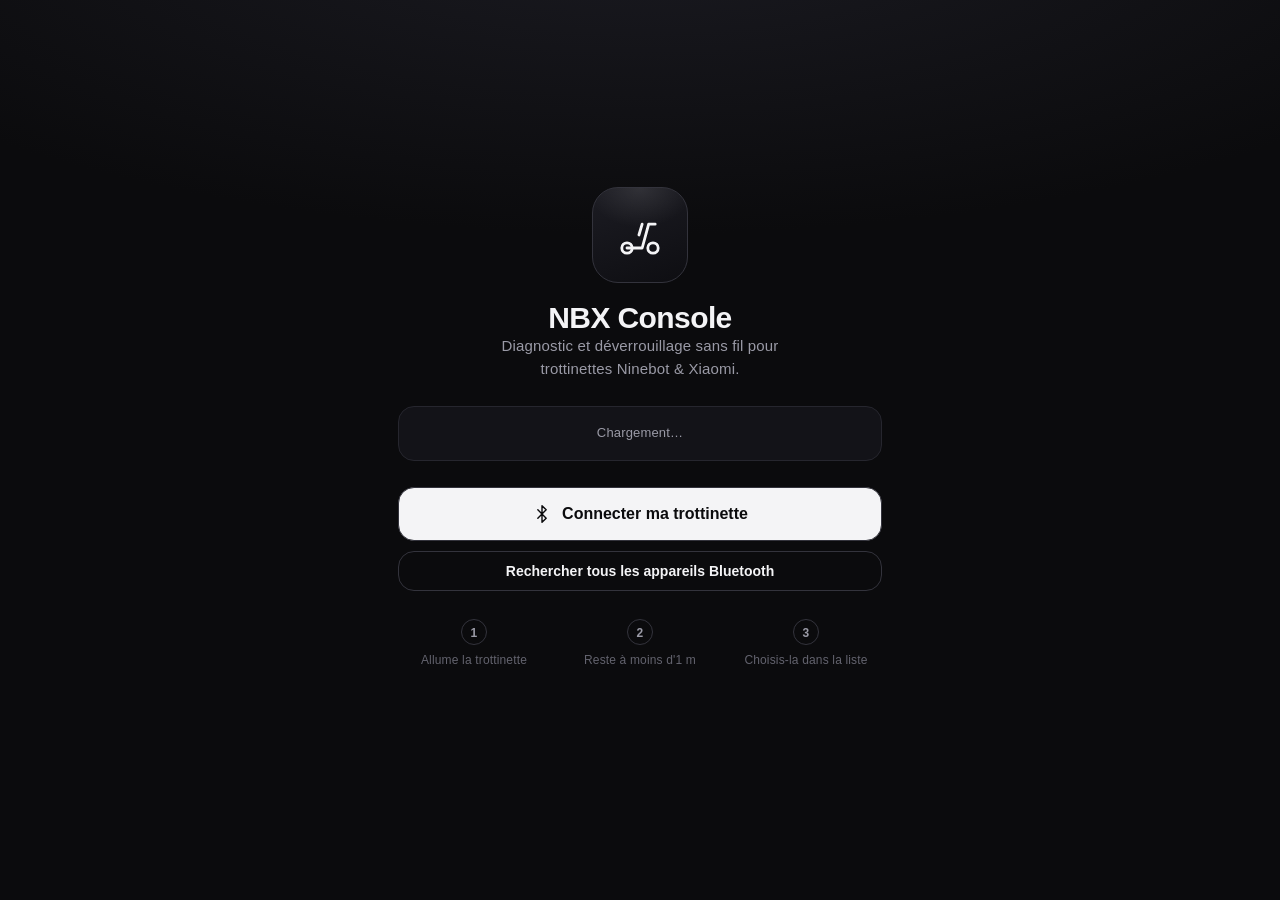
==== commit 0b799723: "Fix: menu Bluetooth ne s'ouvrait pas (init immediate, boutons actifs, acceptAllDevices par defaut) C" ====
--- a/web/index.html
+++ b/web/index.html
@@ -10,6 +10,12 @@
 <link rel="manifest" href="./manifest.json" />
 <link rel="apple-touch-icon" href="./icon.png" />
 <title>NBX — Ninebot Console</title>
+<script>
+/* Watchdog : si le gros script ne démarre pas en 4 s, on affiche un message */
+(function(){function w(){if(window.__nbxReady)return;var s=document.getElementById("boot-status");if(s){s.textContent="Script non chargé. Ferme l'onglet, rouvre le lien dans Bluefy, ou réessaie.";s.className="hint warn";}}
+if(document.readyState==="loading")document.addEventListener("DOMContentLoaded",function(){setTimeout(w,4000);});
+else setTimeout(w,4000);})();
+</script>
 <style>
 :root{
  --bg:#0b0b0d;--panel:#131318;--panel2:#17171d;--line:#26262e;--line2:#33333c;
@@ -175,13 +181,15 @@
   </div>
  </div>
 
+ <div id="boot-status" class="hint" style="margin-top:0;text-align:center;font-size:13px">Chargement…</div>
+
  <div id="nobt" class="hint warn hidden">
   <b>Bluetooth web indisponible.</b> Sur iPhone, ouvre cette page dans <b>Bluefy</b> (App Store, gratuit) — Safari ne gère pas le Bluetooth.
  </div>
 
  <div class="fade" style="display:flex;flex-direction:column;gap:10px">
-  <button id="btn-connect" class="btn"><svg class="icon" viewBox="0 0 24 24"><path d="M7 7l10 10-5 5V2l5 5L7 17"/></svg> Connecter ma trottinette</button>
-  <button id="btn-connect-all" class="btn sub tiny">Afficher tous les appareils Bluetooth</button>
+  <button type="button" id="btn-connect" class="btn" onclick="if(window.connect)window.connect()"><svg class="icon" viewBox="0 0 24 24"><path d="M7 7l10 10-5 5V2l5 5L7 17"/></svg> Connecter ma trottinette</button>
+  <button type="button" id="btn-connect-all" class="btn sub tiny" onclick="if(window.connectAll)window.connectAll()">Rechercher tous les appareils Bluetooth</button>
  </div>
 
  <div class="steps fade">
@@ -450,11 +458,13 @@
 
 /* =========================== CONNEXION =========================== */
 var FILTERS=[{namePrefix:"MIScooter"},{namePrefix:"Ninebot"},{namePrefix:"NB"},{namePrefix:"M365"},{namePrefix:"MI"},{namePrefix:"Mi "},{namePrefix:"Segway"},{namePrefix:"Xiaomi"},{namePrefix:"ES"},{namePrefix:"KickScooter"}];
-function connect(){go({filters:FILTERS,optionalServices:[UART]});}
+function connect(){go({acceptAllDevices:true,optionalServices:[UART]});} // ouvre TOUJOURS le menu Bluetooth
+function connectFiltered(){go({filters:FILTERS,optionalServices:[UART]});}
 function connectAll(){go({acceptAllDevices:true,optionalServices:[UART]});}
 function go(opts){
- if(!hasBT()){$("nobt").classList.remove("hidden");$("btn-connect").disabled=true;$("btn-connect-all").disabled=true;return;}
- navigator.bluetooth.requestDevice(opts).then(function(d){
+ if(!hasBT()){alert("Bluetooth web indisponible ici.\n\nSur iPhone : ouvre cette page dans l'app Bluefy (pas Safari).");return;}
+ try{
+  navigator.bluetooth.requestDevice(opts).then(function(d){
   dev=d;d.addEventListener("gattserverdisconnected",onDisc);
   showOverlay("Connexion…","Établissement du lien Bluetooth.",0);
   log("Connexion à "+(d.name||"appareil")+"…");return d.gatt.connect();
@@ -462,7 +472,8 @@
  .then(function(svc){return Promise.all([svc.getCharacteristic(RX),svc.getCharacteristic(TX)]);})
  .then(function(cs){rx=cs[0];tx=cs[1];return tx.startNotifications();})
  .then(function(){tx.addEventListener("characteristicvaluechanged",onData);log("Lien établi. Détection du protocole…");startProbe();})
- .catch(function(e){hideOverlay();log("Erreur : "+e.message);});
+ .catch(function(e){hideOverlay();log("Erreur : "+e.message);if(e.message&&e.message.indexOf("cancel")<0)alert("Connexion impossible : "+e.message);});
+ }catch(e){hideOverlay();alert("Erreur Bluetooth : "+e.message);}
 }
 function onDisc(){clearInterval(poll);clearTimeout(probeTimer);if(handshake)clearInterval(handshake);rx=tx=null;mode=null;crypto=null;buf=[];log("Déconnecté.");$("screen-app").classList.add("hidden");$("screen-connect").classList.remove("hidden");hideOverlay();}
 function disconnect(){clearInterval(poll);if(dev&&dev.gatt.connected)dev.gatt.disconnect();}
@@ -622,19 +633,29 @@
  b.onclick=function(){if(confirm("Passer la région sur « "+r.name+" » ?\n"+r.note))setRegion(r.v);};w.appendChild(b);});}
 
 function init(){
- buildRegions();
- $("btn-connect").onclick=connect;
- $("btn-connect-all").onclick=connectAll;
- $("btn-disconnect").onclick=disconnect;
- var sl=$("limit");sl.oninput=function(){$("limit-val").textContent=sl.value;};
- $("btn-apply").onclick=function(){if(!consentOn){alert("Coche d'abord la case de responsabilité.");return;}setSpeed(Number(sl.value));};
- $("consent").onclick=function(){consentOn=!consentOn;$("consent").classList.toggle("on",consentOn);};
- $("sw-cruise").onclick=function(){if(!consentOn){alert("Coche la case de responsabilité.");return;}var on=!$("sw-cruise").classList.contains("on");$("sw-cruise").classList.toggle("on",on);writeReg(REG.cruise,[on?1:0]);};
- $("sw-tail").onclick=function(){if(!consentOn){alert("Coche la case de responsabilité.");return;}var on=!$("sw-tail").classList.contains("on");$("sw-tail").classList.toggle("on",on);writeReg(REG.tail,[on?1:0]);};
- $("btn-unlock").onclick=runDiag;
- if(!hasBT()){$("nobt").classList.remove("hidden");$("btn-connect").disabled=true;$("btn-connect-all").disabled=true;}
-}
-document.addEventListener("DOMContentLoaded",init);
+ try{
+  buildRegions();
+  $("btn-connect").onclick=connect;
+  $("btn-connect-all").onclick=connectAll;
+  $("btn-disconnect").onclick=disconnect;
+  var sl=$("limit");if(sl)sl.oninput=function(){$("limit-val").textContent=sl.value;};
+  $("btn-apply").onclick=function(){if(!consentOn){alert("Coche d'abord la case de responsabilité.");return;}setSpeed(Number(sl.value));};
+  $("consent").onclick=function(){consentOn=!consentOn;$("consent").classList.toggle("on",consentOn);};
+  $("sw-cruise").onclick=function(){if(!consentOn){alert("Coche la case de responsabilité.");return;}var on=!$("sw-cruise").classList.contains("on");$("sw-cruise").classList.toggle("on",on);writeReg(REG.cruise,[on?1:0]);};
+  $("sw-tail").onclick=function(){if(!consentOn){alert("Coche la case de responsabilité.");return;}var on=!$("sw-tail").classList.contains("on");$("sw-tail").classList.toggle("on",on);writeReg(REG.tail,[on?1:0]);};
+  $("btn-unlock").onclick=runDiag;
+  if(!hasBT()){$("nobt").classList.remove("hidden");}
+  var st=$("boot-status");
+  if(st)st.textContent=hasBT()?"NBX v2.1 — Prêt. Appuie sur « Connecter ».":"NBX v2.1 — Ouvre cette page dans Bluefy pour activer le Bluetooth.";
+  log("Application prête.");
+  window.__nbxReady=true;
+ }catch(err){
+  var st=$("boot-status");if(st){st.textContent="Erreur au démarrage : "+err.message;st.classList.add("warn");}
+  alert("Erreur au démarrage : "+err.message);
+ }
+}
+window.connect=connect;window.connectAll=connectAll;window.disconnect=disconnect;
+if(document.readyState==="loading")document.addEventListener("DOMContentLoaded",init);else init();
 </script>
 </body>
 </html>
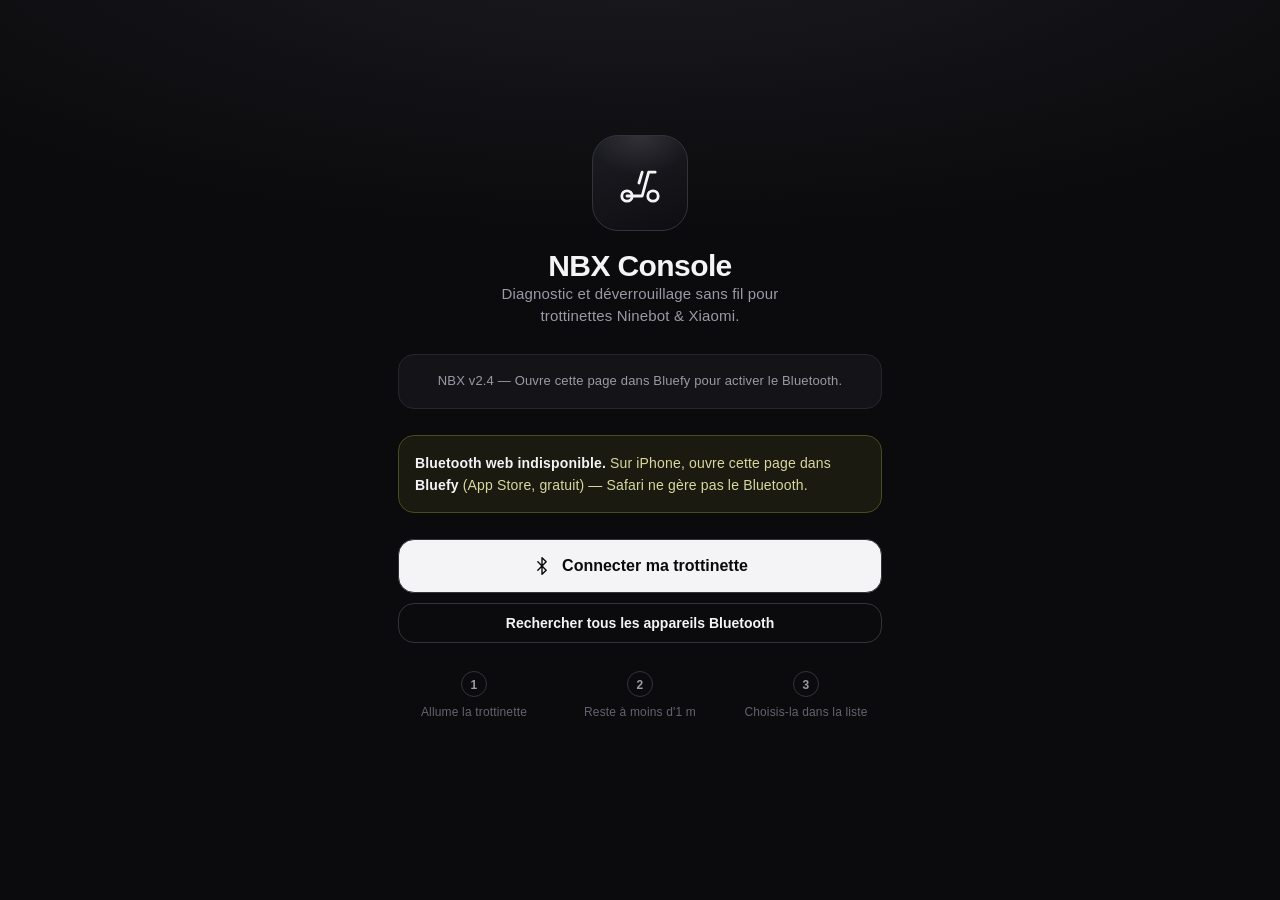
==== commit 96b73758: "Fix Bluefy: boot immédiat v2.4, script crypto séparé - __nbxReady=true dès le head (plus d'erreur Sc" ====
--- a/web/index.html
+++ b/web/index.html
@@ -11,10 +11,25 @@
 <link rel="apple-touch-icon" href="./icon.png" />
 <title>NBX — Ninebot Console</title>
 <script>
-/* Watchdog : si le gros script ne démarre pas en 4 s, on affiche un message */
-(function(){function w(){if(window.__nbxReady)return;var s=document.getElementById("boot-status");if(s){s.textContent="Script non chargé. Ferme l'onglet, rouvre le lien dans Bluefy, ou réessaie.";s.className="hint warn";}}
-if(document.readyState==="loading")document.addEventListener("DOMContentLoaded",function(){setTimeout(w,4000);});
-else setTimeout(w,4000);})();
+/* Boot immédiat — Bluefy peut mettre >10s à parser le gros script crypto */
+(function(){
+ function hasBT(){return typeof navigator!=="undefined"&&!!navigator.bluetooth;}
+ window.__nbxReady=true;
+ window.__nbxCore=false;
+ window.__nbxFail=function(msg){var s=document.getElementById("boot-status");if(s){s.textContent=msg;s.className="hint warn";}};
+ window.connect=window.connect||function(){alert("Chargement… attends 2 secondes puis réessaie.");};
+ window.connectAll=window.connectAll||window.connect;
+ window.disconnect=window.disconnect||function(){};
+ function boot(){
+  var st=document.getElementById("boot-status");
+  if(st)st.textContent=hasBT()?"NBX v2.4 — Prêt. Appuie sur « Connecter ».":"NBX v2.4 — Ouvre cette page dans Bluefy pour activer le Bluetooth.";
+  if(!hasBT()){var n=document.getElementById("nobt");if(n)n.classList.remove("hidden");}
+ }
+ if(document.readyState==="loading")document.addEventListener("DOMContentLoaded",boot);else boot();
+ setTimeout(function(){
+  if(!window.__nbxCore)window.__nbxFail("Modules lents. Tire vers le bas pour rafraîchir la page.");
+ },30000);
+})();
 </script>
 <style>
 :root{
@@ -182,6 +197,7 @@
  </div>
 
  <div id="boot-status" class="hint" style="margin-top:0;text-align:center;font-size:13px">Chargement…</div>
+<script>document.getElementById("boot-status").textContent="NBX v2.4 — Chargement…";</script>
 
  <div id="nobt" class="hint warn hidden">
   <b>Bluetooth web indisponible.</b> Sur iPhone, ouvre cette page dans <b>Bluefy</b> (App Store, gratuit) — Safari ne gère pas le Bluetooth.
@@ -334,9 +350,7 @@
 
 <script>
 "use strict";
-/* =========================================================================
-   AES-128 (encrypt block only) — validé contre le vecteur FIPS-197
-   ========================================================================= */
+/* --- Module crypto (chargé en premier, séparé pour Bluefy) --- */
 var AES_SBOX_HEX="637c777bf26b6fc53001672bfed7ab76ca82c97dfa5947f0add4a2af9ca472c0"+
 "b7fd9326363ff7cc34a5e5f171d8311504c723c31896059a071280e2eb27b275"+
 "09832c1a1b6e5aa0523bd6b329e32f8453d100ed20fcb15b6acbbe394a4c58cf"+
@@ -351,38 +365,36 @@
 function aesExpandKey(key){var rk=new Array(176),i;for(i=0;i<16;i++)rk[i]=key[i];
  var g=16,r=0,t=new Array(4),k;
  while(g<176){for(i=0;i<4;i++)t[i]=rk[g-4+i];
-  if(g%16===0){k=t[0];t[0]=t[1];t[1]=t[2];t[2]=t[3];t[3]=k;for(i=0;i<4;i++)t[i]=AES_SBOX[t[i]];t[0]^=AES_RCON[r++];}
-  for(i=0;i<4;i++){rk[g]=rk[g-16]^t[i];g++;}}
+ if(g%16===0){k=t[0];t[0]=t[1];t[1]=t[2];t[2]=t[3];t[3]=k;for(i=0;i<4;i++)t[i]=AES_SBOX[t[i]];t[0]^=AES_RCON[r++];}
+ for(i=0;i<4;i++){rk[g]=rk[g-16]^t[i];g++;}}
  return rk;}
 function aesEncryptBlock(key16,block16){var rk=aesExpandKey(key16),s=block16.slice(0,16),i,round;
  for(i=0;i<16;i++)s[i]^=rk[i];
  for(round=1;round<=10;round++){for(i=0;i<16;i++)s[i]=AES_SBOX[s[i]];
-  var t=s.slice();
-  s[1]=t[5];s[5]=t[9];s[9]=t[13];s[13]=t[1];
-  s[2]=t[10];s[6]=t[14];s[10]=t[2];s[14]=t[6];
-  s[3]=t[15];s[7]=t[3];s[11]=t[7];s[15]=t[11];
-  if(round<10){for(i=0;i<16;i+=4){var a0=s[i],a1=s[i+1],a2=s[i+2],a3=s[i+3];
-   s[i]=xtime(a0)^(xtime(a1)^a1)^a2^a3;s[i+1]=a0^xtime(a1)^(xtime(a2)^a2)^a3;
-   s[i+2]=a0^a1^xtime(a2)^(xtime(a3)^a3);s[i+3]=(xtime(a0)^a0)^a1^a2^xtime(a3);}}
-  for(i=0;i<16;i++)s[i]^=rk[round*16+i];}
+ var t=s.slice();
+ s[1]=t[5];s[5]=t[9];s[9]=t[13];s[13]=t[1];
+ s[2]=t[10];s[6]=t[14];s[10]=t[2];s[14]=t[6];
+ s[3]=t[15];s[7]=t[3];s[11]=t[7];s[15]=t[11];
+ if(round<10){for(i=0;i<16;i+=4){var a0=s[i],a1=s[i+1],a2=s[i+2],a3=s[i+3];
+ s[i]=xtime(a0)^(xtime(a1)^a1)^a2^a3;s[i+1]=a0^xtime(a1)^(xtime(a2)^a2)^a3;
+ s[i+2]=a0^a1^xtime(a2)^(xtime(a3)^a3);s[i+3]=(xtime(a0)^a0)^a1^a2^xtime(a3);}}
+ for(i=0;i<16;i++)s[i]^=rk[round*16+i];}
  return s;}
-/* SHA-1 — validé contre SHA1("abc") */
 function sha1(bytes){var ml=bytes.length*8,w=bytes.slice(),i;w.push(0x80);
  while(w.length%64!==56)w.push(0);
  for(i=7;i>=0;i--)w.push((Math.floor(ml/Math.pow(2,i*8)))&0xff);
  var h0=0x67452301,h1=0xEFCDAB89,h2=0x98BADCFE,h3=0x10325476,h4=0xC3D2E1F0;
  function rol(n,c){return((n<<c)|(n>>>(32-c)))>>>0;}
  for(var off=0;off<w.length;off+=64){var a2=new Array(80);
-  for(i=0;i<16;i++)a2[i]=((w[off+i*4]<<24)|(w[off+i*4+1]<<16)|(w[off+i*4+2]<<8)|w[off+i*4+3])>>>0;
-  for(i=16;i<80;i++)a2[i]=rol((a2[i-3]^a2[i-8]^a2[i-14]^a2[i-16])>>>0,1);
-  var a=h0,b=h1,c=h2,d=h3,e=h4,f,k,tp;
-  for(i=0;i<80;i++){if(i<20){f=(b&c)|((~b)&d);k=0x5A827999;}else if(i<40){f=b^c^d;k=0x6ED9EBA1;}
-   else if(i<60){f=(b&c)|(b&d)|(c&d);k=0x8F1BBCDC;}else{f=b^c^d;k=0xCA62C1D6;}
-   tp=(rol(a,5)+f+e+k+a2[i])>>>0;e=d;d=c;c=rol(b,30);b=a;a=tp;}
-  h0=(h0+a)>>>0;h1=(h1+b)>>>0;h2=(h2+c)>>>0;h3=(h3+d)>>>0;h4=(h4+e)>>>0;}
+ for(i=0;i<16;i++)a2[i]=((w[off+i*4]<<24)|(w[off+i*4+1]<<16)|(w[off+i*4+2]<<8)|w[off+i*4+3])>>>0;
+ for(i=16;i<80;i++)a2[i]=rol((a2[i-3]^a2[i-8]^a2[i-14]^a2[i-16])>>>0,1);
+ var a=h0,b=h1,c=h2,d=h3,e=h4,f,k,tp;
+ for(i=0;i<80;i++){if(i<20){f=(b&c)|((~b)&d);k=0x5A827999;}else if(i<40){f=b^c^d;k=0x6ED9EBA1;}
+ else if(i<60){f=(b&c)|(b&d)|(c&d);k=0x8F1BBCDC;}else{f=b^c^d;k=0xCA62C1D6;}
+ tp=(rol(a,5)+f+e+k+a2[i])>>>0;e=d;d=c;c=rol(b,30);b=a;a=tp;}
+ h0=(h0+a)>>>0;h1=(h1+b)>>>0;h2=(h2+c)>>>0;h3=(h3+d)>>>0;h4=(h4+e)>>>0;}
  var out=[];[h0,h1,h2,h3,h4].forEach(function(h){out.push((h>>>24)&0xff,(h>>>16)&0xff,(h>>>8)&0xff,h&0xff);});
  return out;}
-/* NinebotCrypto — port de scooterhacking/NinebotCrypto (roundtrip validé) */
 var FW=[0x97,0xCF,0xB8,0x02,0x84,0x41,0x43,0xDE,0x56,0x00,0x2B,0x3B,0x34,0x78,0x0A,0x5D];
 function sb(s){var a=[];for(var i=0;i<s.length;i++)a.push(s.charCodeAt(i)&0xff);return a;}
 function NB(name){this.name=name;this.rB=new Array(16).fill(0);this.rA=new Array(16).fill(0);this.k=new Array(16).fill(0);this.it=0;this._sha(sb(name),FW);}
@@ -398,20 +410,20 @@
 NB.prototype.encrypt=function(D){var en=new Array(152).fill(0),i;for(i=0;i<3;i++)en[i]=D[i];var pl=D.length-3,pay=D.slice(3),crc;
  if(this.it===0){crc=this._crcF(pay);pay=this._first(pay);for(i=0;i<pay.length;i++)en[3+i]=pay[i];en[pl+3]=0;en[pl+4]=0;en[pl+5]=crc[0];en[pl+6]=crc[1];en[pl+7]=0;en[pl+8]=0;en=en.slice(0,pl+9);this.it++;}
  else{this.it++;crc=this._crcN(D,this.it);pay=this._next(pay,this.it);for(i=0;i<pay.length;i++)en[3+i]=pay[i];en[pl+3]=crc[0];en[pl+4]=crc[1];en[pl+5]=crc[2];en[pl+6]=crc[3];en[pl+7]=(this.it>>8)&0xff;en[pl+8]=this.it&0xff;en=en.slice(0,pl+9);
-  if(D[0]===0x5A&&D[1]===0xA5&&D[2]===0x10&&D[3]===0x3E&&D[4]===0x21&&D[5]===0x5C&&D[6]===0x00){for(i=0;i<16;i++)this.rA[i]=D[7+i];}}
+ if(D[0]===0x5A&&D[1]===0xA5&&D[2]===0x10&&D[3]===0x3E&&D[4]===0x21&&D[5]===0x5C&&D[6]===0x00){for(i=0;i<16;i++)this.rA[i]=D[7+i];}}
  return en;};
 NB.prototype.decrypt=function(D){var de=new Array(D.length-6).fill(0),i;for(i=0;i<3;i++)de[i]=D[i];
  var nit=this.it;if((nit&0x8000)>0&&(D[D.length-2]>>7)===0)nit+=0x10000;nit=(nit&0xFFFF0000)+((D[D.length-2]<<8)>>>0)+D[D.length-1];
  var pl=D.length-9,pay=D.slice(3,3+pl);
  if(nit===0){pay=this._first(pay);for(i=0;i<pay.length;i++)de[3+i]=pay[i];
-  if(de[0]===0x5A&&de[1]===0xA5&&de[2]===0x1E&&de[3]===0x21&&de[4]===0x3E&&de[5]===0x5B){for(i=0;i<16;i++)this.rB[i]=de[7+i];this._sha(sb(this.name),this.rB);}}
+ if(de[0]===0x5A&&de[1]===0xA5&&de[2]===0x1E&&de[3]===0x21&&de[4]===0x3E&&de[5]===0x5B){for(i=0;i<16;i++)this.rB[i]=de[7+i];this._sha(sb(this.name),this.rB);}}
  else if(nit>0&&nit>this.it){pay=this._next(pay,nit);for(i=0;i<pay.length;i++)de[3+i]=pay[i];
-  if(de[0]===0x5A&&de[1]===0xA5&&de[2]===0x00&&de[3]===0x21&&de[4]===0x3E&&de[5]===0x5C&&de[6]===0x01){this._sha(this.rA,this.rB);}this.it=nit;}
+ if(de[0]===0x5A&&de[1]===0xA5&&de[2]===0x00&&de[3]===0x21&&de[4]===0x3E&&de[5]===0x5C&&de[6]===0x01){this._sha(this.rA,this.rB);}this.it=nit;}
  return de;};
-
-/* =========================================================================
-   Transport BLE + protocole
-   ========================================================================= */
+</script>
+<script>
+"use strict";
+/* --- Console Bluetooth --- */
 var UART="6e400001-b5a3-f393-e0a9-e50e24dcca9e",RX="6e400002-b5a3-f393-e0a9-e50e24dcca9e",TX="6e400003-b5a3-f393-e0a9-e50e24dcca9e";
 var APP=0x3d,ESC=0x20;
 var REG={serial:0x10,fw:0x1a,battery:0x32,voltage:0x34,speed:0xb5,total:0x29,temp:0x3e,region:0x72,limit:0x74,cruise:0x7c,tail:0x7d};
@@ -423,51 +435,39 @@
 ];
 var MAXKMH=35;
 var st={},dev=null,rx=null,tx=null,buf=[],poll=null,mode=null,crypto=null,handshake=null,probeTimer=null,gotReply=false;
-
 function $(id){return document.getElementById(id);}
 function now(){return new Date().toLocaleTimeString();}
 function log(m){var el=$("log");el.textContent="["+now()+"] "+m+"\n"+el.textContent;}
 function hasBT(){return typeof navigator!=="undefined"&&!!navigator.bluetooth;}
-
-/* ---- plaintext frame (M365) ---- */
 function ck16(a){var s=0;for(var i=0;i<a.length;i++)s=(s+a[i])>>>0;return(~s)&0xffff;}
 function plainFrame(dst,cmd,pay){var body=[dst,APP,cmd].concat(pay),len=body.length&0xff,c=[len].concat(body),k=ck16(c);return[0x5a,0xa5].concat(c).concat([k&0xff,(k>>8)&0xff]);}
 function plainRead(reg,n){return plainFrame(ESC,0x01,[reg,n]);}
 function plainWrite(reg,bytes){return plainFrame(ESC,0x03,[reg].concat(bytes));}
 function parsePlain(b){if(b.length<8)return null;if(b[0]!==0x5a||b[1]!==0xa5)return null;var len=b[2],tot=2+1+len+2;if(b.length<tot)return null;
  var cs=b.slice(2,3+len),exp=ck16(cs),act=b[3+len]|(b[3+len+1]<<8);if(exp!==act)return null;return{reg:b[6],pay:b.slice(7,3+len),consumed:tot};}
-
-/* ---- encrypted frame (E-series / Ninebot) : LEN + 13 sur le fil ----
-   Trame en clair AVANT chiffrement : 5A A5 LEN <dst> <src=app 0x3E> <cmd> <data...>
-   Handshake calqué exactement sur la lib de référence (3E 21 5B/5C/5D 00 ...). */
 function encReadFrame(reg,n){return[0x5a,0xa5,0x02,ESC,0x3E,0x01,reg,n];}
 function encWriteFrame(reg,bytes){return[0x5a,0xa5,(1+bytes.length)&0xff,ESC,0x3E,0x03,reg].concat(bytes);}
 function encHandshake(len,cmd,pay){return[0x5a,0xa5,len,0x3E,0x21,cmd,0x00].concat(pay||[]);}
-
 function le16(p){return p.length>=2?(p[0]|(p[1]<<8)):null;}
 function le16s(p){var v=le16(p);return v==null?null:(v>0x7fff?v-0x10000:v);}
 function le32(p){return p.length>=4?((p[0]|(p[1]<<8)|(p[2]<<16)|(p[3]<<24))>>>0):null;}
-
 function send(bytes){if(!rx)return;var out;
  if(mode==="enc"&&crypto)out=crypto.encrypt(bytes);else out=bytes;
- var u=Uint8Array.from(out);
+ var u=new Uint8Array(out.length);for(var ui=0;ui<out.length;ui++)u[ui]=out[ui];
  rx.writeValueWithoutResponse(u).catch(function(){return rx.writeValue(u).catch(function(e){log("écriture: "+e.message);});});}
-
 function readReg(reg,n){if(mode==="enc")send(encReadFrame(reg,n));else send(plainRead(reg,n));}
 function writeReg(reg,bytes){if(mode==="enc")send(encWriteFrame(reg,bytes));else send(plainWrite(reg,bytes));}
-
-/* =========================== CONNEXION =========================== */
 var FILTERS=[{namePrefix:"MIScooter"},{namePrefix:"Ninebot"},{namePrefix:"NB"},{namePrefix:"M365"},{namePrefix:"MI"},{namePrefix:"Mi "},{namePrefix:"Segway"},{namePrefix:"Xiaomi"},{namePrefix:"ES"},{namePrefix:"KickScooter"}];
-function connect(){go({acceptAllDevices:true,optionalServices:[UART]});} // ouvre TOUJOURS le menu Bluetooth
+function connect(){go({acceptAllDevices:true,optionalServices:[UART]});} 
 function connectFiltered(){go({filters:FILTERS,optionalServices:[UART]});}
 function connectAll(){go({acceptAllDevices:true,optionalServices:[UART]});}
 function go(opts){
  if(!hasBT()){alert("Bluetooth web indisponible ici.\n\nSur iPhone : ouvre cette page dans l'app Bluefy (pas Safari).");return;}
  try{
-  navigator.bluetooth.requestDevice(opts).then(function(d){
-  dev=d;d.addEventListener("gattserverdisconnected",onDisc);
-  showOverlay("Connexion…","Établissement du lien Bluetooth.",0);
-  log("Connexion à "+(d.name||"appareil")+"…");return d.gatt.connect();
+ navigator.bluetooth.requestDevice(opts).then(function(d){
+ dev=d;d.addEventListener("gattserverdisconnected",onDisc);
+ showOverlay("Connexion…","Établissement du lien Bluetooth.",0);
+ log("Connexion à "+(d.name||"appareil")+"…");return d.gatt.connect();
  }).then(function(s){return s.getPrimaryService(UART);})
  .then(function(svc){return Promise.all([svc.getCharacteristic(RX),svc.getCharacteristic(TX)]);})
  .then(function(cs){rx=cs[0];tx=cs[1];return tx.startNotifications();})
@@ -477,19 +477,15 @@
 }
 function onDisc(){clearInterval(poll);clearTimeout(probeTimer);if(handshake)clearInterval(handshake);rx=tx=null;mode=null;crypto=null;buf=[];log("Déconnecté.");$("screen-app").classList.add("hidden");$("screen-connect").classList.remove("hidden");hideOverlay();}
 function disconnect(){clearInterval(poll);if(dev&&dev.gatt.connected)dev.gatt.disconnect();}
-
-/* Détection : on tente le clair; sans réponse en 2.5 s → chiffré (E-series) */
 function startProbe(){
  mode="plain";gotReply=false;buf=[];
  showOverlay("Détection…","Test du protocole ouvert (M365 / ES).",0);
  readReg(REG.serial,14);readReg(REG.fw,2);readReg(REG.battery,2);
  probeTimer=setTimeout(function(){
-  if(gotReply){enterComm("Protocole ouvert");}
-  else{startEncrypted();}
+ if(gotReply){enterComm("Protocole ouvert");}
+ else{startEncrypted();}
  },2500);
 }
-
-/* ---- appairage chiffré E-series ---- */
 function startEncrypted(){
  if(!dev.name){showOverlay("Nom Bluetooth manquant","Impossible d'initialiser le chiffrement sans le nom de l'appareil. Réessaie via « tous les appareils ».",0);setPower(false);return;}
  mode="enc";crypto=new NB(dev.name);buf=[];st.enc=true;
@@ -503,49 +499,41 @@
  clearInterval(handshake);
  if(hs_state==="precomm"){send(encHandshake(0x00,0x5B,[]));handshake=setInterval(function(){if(hs_state==="precomm")send(encHandshake(0x00,0x5B,[]));},1000);}
  else if(hs_state==="setpwd"){if(!hs_key)hs_key=randKey();setStep(1);setPower(true);
-  send(encHandshake(0x10,0x5C,hs_key));handshake=setInterval(function(){if(hs_state==="setpwd")send(encHandshake(0x10,0x5C,hs_key));},1000);}
+ send(encHandshake(0x10,0x5C,hs_key));handshake=setInterval(function(){if(hs_state==="setpwd")send(encHandshake(0x10,0x5C,hs_key));},1000);}
  else if(hs_state==="auth"){setStep(2);setPower(false);
-  send(encHandshake(0x0E,0x5D,hs_sn));handshake=setInterval(function(){if(hs_state==="auth")send(encHandshake(0x0E,0x5D,hs_sn));},1200);}
-}
-
-/* =========================== RÉCEPTION =========================== */
+ send(encHandshake(0x0E,0x5D,hs_sn));handshake=setInterval(function(){if(hs_state==="auth")send(encHandshake(0x0E,0x5D,hs_sn));},1200);}
+}
 function onData(ev){var v=ev.target.value,i;for(i=0;i<v.byteLength;i++)buf.push(v.getUint8(i));
  if(mode==="enc")pumpEnc();else pumpPlain();
  if(buf.length>1024)buf=[];}
-
 function pumpPlain(){var r;while((r=parsePlain(buf))){gotReply=true;applyReg(r.reg,r.pay);buf=buf.slice(r.consumed);}}
-
 function pumpEnc(){
  while(buf.length>=8&&buf[0]===0x5a&&buf[1]===0xa5){
-  var tot=buf[2]+13;if(buf.length<tot)break;
-  var wire=buf.slice(0,tot);buf=buf.slice(tot);
-  var dec;try{dec=crypto.decrypt(wire);}catch(e){continue;}
-  handleEnc(dec);
- }
- // resync si octets parasites
+ var tot=buf[2]+13;if(buf.length<tot)break;
+ var wire=buf.slice(0,tot);buf=buf.slice(tot);
+ var dec;try{dec=crypto.decrypt(wire);}catch(e){continue;}
+ handleEnc(dec);
+ }
  if(buf.length>2&&!(buf[0]===0x5a&&buf[1]===0xa5)){var idx=-1;for(var i=1;i<buf.length-1;i++){if(buf[i]===0x5a&&buf[i+1]===0xa5){idx=i;break;}}buf=idx<0?[]:buf.slice(idx);}
 }
 function handleEnc(dec){
  gotReply=true;
  var cmd=dec[5],arg=dec[6];
- if(cmd===0x5B){ // PRE_COMM reply : contient S/N
-  var pay=dec.slice(6);var sn=pay.slice(16,30);hs_sn=sn;
-  st.serial=String.fromCharCode.apply(null,sn).replace(/[^\x20-\x7e]/g,"").trim();
-  log("Appairage : réponse reçue, S/N "+st.serial);
-  hs_state="setpwd";hs_send();render();return;
- }
- if(cmd===0x5C){ // SET_PWD reply (arg 01 = bouton pressé / clé acceptée)
-  log("Clé "+(arg===1?"acceptée (bouton pressé)":"reçue"));
-  hs_state="auth";hs_send();return;
- }
- if(cmd===0x5D){ // AUTH reply → appairé
-  log("✅ Appairé.");clearInterval(handshake);enterComm("Chiffré Ninebot (E-series)");return;
- }
- // réponse de lecture : [5A A5 len src dst cmd reg data...] ; le tableau déchiffré
- // est déjà borné à la bonne taille, donc on prend tout après le registre.
+ if(cmd===0x5B){ 
+ var pay=dec.slice(6);var sn=pay.slice(16,30);hs_sn=sn;
+ st.serial=String.fromCharCode.apply(null,sn).replace(/[^\x20-\x7e]/g,"").trim();
+ log("Appairage : réponse reçue, S/N "+st.serial);
+ hs_state="setpwd";hs_send();render();return;
+ }
+ if(cmd===0x5C){ 
+ log("Clé "+(arg===1?"acceptée (bouton pressé)":"reçue"));
+ hs_state="auth";hs_send();return;
+ }
+ if(cmd===0x5D){ 
+ log("✅ Appairé.");clearInterval(handshake);enterComm("Chiffré Ninebot (E-series)");return;
+ }
  if(dec.length>7)applyReg(dec[6],dec.slice(7));
 }
-
 function enterComm(protoName){
  clearInterval(handshake);clearTimeout(probeTimer);
  st.proto=protoName;
@@ -556,7 +544,6 @@
 }
 function initialReads(){readReg(REG.serial,14);readReg(REG.fw,2);readReg(REG.region,1);readReg(REG.limit,2);refresh();}
 function refresh(){readReg(REG.battery,2);readReg(REG.voltage,2);readReg(REG.speed,2);readReg(REG.total,4);readReg(REG.temp,2);}
-
 function applyReg(reg,p){var v;switch(reg){
  case REG.serial:var s=String.fromCharCode.apply(null,p).replace(/[^\x20-\x7e]/g,"").trim();if(s)st.serial=s;break;
  case REG.fw:v=le16(p);if(v!=null)st.fw=((v>>8)&0xf)+"."+((v>>4)&0xf)+"."+(v&0xf);break;
@@ -568,8 +555,6 @@
  case REG.region:if(p.length)st.region=p[0];break;
  case REG.limit:v=le16(p);if(v!=null)st.limit=v;break;
 }render();}
-
-/* =========================== RENDU =========================== */
 function render(){
  var sp=st.speed!=null?st.speed:0;
  $("speed").textContent=st.speed!=null?st.speed.toFixed(1):"0.0";
@@ -587,17 +572,12 @@
  document.querySelectorAll(".reg").forEach(function(b){b.classList.toggle("on",Number(b.dataset.v)===st.region);});
  if(st.limit!=null)$("limit-cur").textContent="Actuel : "+st.limit+" km/h";
 }
-
-/* =========================== OVERLAY =========================== */
 function showOverlay(t,m,spin){$("overlay").classList.add("show");$("pair-title").textContent=t;$("pair-msg").textContent=m;$("pair-spin").style.display=spin===0?"none":"block";}
 function hideOverlay(){$("overlay").classList.remove("show");}
 function setStep(n){["ps0","ps1","ps2"].forEach(function(id,i){$(id).classList.toggle("on",i<=n);});}
 function setPower(on){$("pair-power").classList.toggle("hidden",!on);if(on){$("pair-title").textContent="Appuie sur le bouton";$("pair-msg").textContent="Pour autoriser l'appairage, appuie une fois sur le bouton d'alimentation de la trottinette.";}}
-
-/* =========================== ACTIONS =========================== */
 function setRegion(v){var r=null;for(var i=0;i<REGIONS.length;i++)if(REGIONS[i].v===v)r=REGIONS[i];log("Région → "+(r?r.name:v));writeReg(REG.region,[v]);setTimeout(function(){readReg(REG.region,1);},400);}
 function setSpeed(k){var v=Math.max(1,Math.min(k,100));log("Vitesse max → "+v+" km/h");writeReg(REG.limit,[v&0xff,(v>>8)&0xff]);setTimeout(function(){readReg(REG.limit,2);},400);}
-
 function runDiag(){
  if(!consentOn){alert("Coche d'abord la case de responsabilité.");return;}
  var target=Number($("limit").value);
@@ -605,53 +585,51 @@
  gotReply=false;readReg(REG.region,1);readReg(REG.limit,2);
  var before={region:st.region,limit:st.limit};
  setTimeout(function(){writeReg(REG.region,[0x00]);writeReg(REG.limit,[target&0xff,(target>>8)&0xff]);
-  setTimeout(function(){readReg(REG.region,1);readReg(REG.limit,2);setTimeout(function(){diagResult(before,target);},1500);},700);},1600);
+ setTimeout(function(){readReg(REG.region,1);readReg(REG.limit,2);setTimeout(function(){diagResult(before,target);},1500);},700);},1600);
 }
 function diagResult(before,target){
  var b=$("diag-body");
  if(st.enc){
-  b.innerHTML="<b>Modèle chiffré détecté"+(st.serial?(" — "+st.serial):"")+".</b><br><br>"+
-   "La console a établi une session chiffrée et lit les données, mais l'<b>écriture de la vitesse est bloquée par le firmware</b> ("+(st.fw?("DRV "+st.fw):"DRV 2.7.x")+"). "+
-   "Sur E-series, il faut <b>rétrograder le firmware</b> — impossible et risqué depuis une app web.<br><br>"+
-   "👉 Déplie « Ma trottinette est une Ninebot E-series » ci-dessus : la méthode sûre passe par <b>ScooterHacking Utility</b> (Android), vitesse réelle ~30 km/h.";
-  $("eblock").open=true;return;
+ b.innerHTML="<b>Modèle chiffré détecté"+(st.serial?(" — "+st.serial):"")+".</b><br><br>"+
+ "La console a établi une session chiffrée et lit les données, mais l'<b>écriture de la vitesse est bloquée par le firmware</b> ("+(st.fw?("DRV "+st.fw):"DRV 2.7.x")+"). "+
+ "Sur E-series, il faut <b>rétrograder le firmware</b> — impossible et risqué depuis une app web.<br><br>"+
+ "👉 Déplie « Ma trottinette est une Ninebot E-series » ci-dessus : la méthode sûre passe par <b>ScooterHacking Utility</b> (Android), vitesse réelle ~30 km/h.";
+ $("eblock").open=true;return;
  }
  var okLimit=(st.limit===target)||(before.limit!==st.limit&&st.limit!=null);
  var okRegion=(st.region===0x00);
  if(okLimit||okRegion){
-  b.innerHTML="<b>✅ Ta trottinette accepte le déverrouillage.</b><br>Région : "+(okRegion?"Global":("code "+st.region))+" · Vitesse enregistrée : "+(st.limit!=null?st.limit+" km/h":"—")+".<br><br>Si l'écran reste à 25, ton firmware impose une limite légale fixe : le passage en <b>Global</b> reste le levier le plus sûr. Refais un tour pour vérifier.";
+ b.innerHTML="<b>✅ Ta trottinette accepte le déverrouillage.</b><br>Région : "+(okRegion?"Global":("code "+st.region))+" · Vitesse enregistrée : "+(st.limit!=null?st.limit+" km/h":"—")+".<br><br>Si l'écran reste à 25, ton firmware impose une limite légale fixe : le passage en <b>Global</b> reste le levier le plus sûr. Refais un tour pour vérifier.";
  }else{
-  b.innerHTML="<b>⚠️ La trottinette répond mais n'a pas enregistré l'écriture.</b><br>Le registre ne correspond peut-être pas à ton firmware.<br><br>👉 Essaie les solutions ci-dessous.";
-  $("fixblock").open=true;
- }
-}
-
-/* =========================== UI INIT =========================== */
+ b.innerHTML="<b>⚠️ La trottinette répond mais n'a pas enregistré l'écriture.</b><br>Le registre ne correspond peut-être pas à ton firmware.<br><br>👉 Essaie les solutions ci-dessous.";
+ $("fixblock").open=true;
+ }
+}
 var consentOn=false;
 function buildRegions(){var w=$("regions");REGIONS.forEach(function(r){var b=document.createElement("button");b.className="reg";b.dataset.v=r.v;
  b.innerHTML='<span class="pill">'+r.tag+'</span><span><span class="rt">'+r.name+'</span><span class="rn">'+r.note+'</span></span>';
  b.onclick=function(){if(confirm("Passer la région sur « "+r.name+" » ?\n"+r.note))setRegion(r.v);};w.appendChild(b);});}
-
 function init(){
  try{
-  buildRegions();
-  $("btn-connect").onclick=connect;
-  $("btn-connect-all").onclick=connectAll;
-  $("btn-disconnect").onclick=disconnect;
-  var sl=$("limit");if(sl)sl.oninput=function(){$("limit-val").textContent=sl.value;};
-  $("btn-apply").onclick=function(){if(!consentOn){alert("Coche d'abord la case de responsabilité.");return;}setSpeed(Number(sl.value));};
-  $("consent").onclick=function(){consentOn=!consentOn;$("consent").classList.toggle("on",consentOn);};
-  $("sw-cruise").onclick=function(){if(!consentOn){alert("Coche la case de responsabilité.");return;}var on=!$("sw-cruise").classList.contains("on");$("sw-cruise").classList.toggle("on",on);writeReg(REG.cruise,[on?1:0]);};
-  $("sw-tail").onclick=function(){if(!consentOn){alert("Coche la case de responsabilité.");return;}var on=!$("sw-tail").classList.contains("on");$("sw-tail").classList.toggle("on",on);writeReg(REG.tail,[on?1:0]);};
-  $("btn-unlock").onclick=runDiag;
-  if(!hasBT()){$("nobt").classList.remove("hidden");}
-  var st=$("boot-status");
-  if(st)st.textContent=hasBT()?"NBX v2.1 — Prêt. Appuie sur « Connecter ».":"NBX v2.1 — Ouvre cette page dans Bluefy pour activer le Bluetooth.";
-  log("Application prête.");
-  window.__nbxReady=true;
+ buildRegions();
+ $("btn-connect").onclick=connect;
+ $("btn-connect-all").onclick=connectAll;
+ $("btn-disconnect").onclick=disconnect;
+ var sl=$("limit");if(sl)sl.oninput=function(){$("limit-val").textContent=sl.value;};
+ $("btn-apply").onclick=function(){if(!consentOn){alert("Coche d'abord la case de responsabilité.");return;}setSpeed(Number(sl.value));};
+ $("consent").onclick=function(){consentOn=!consentOn;$("consent").classList.toggle("on",consentOn);};
+ $("sw-cruise").onclick=function(){if(!consentOn){alert("Coche la case de responsabilité.");return;}var on=!$("sw-cruise").classList.contains("on");$("sw-cruise").classList.toggle("on",on);writeReg(REG.cruise,[on?1:0]);};
+ $("sw-tail").onclick=function(){if(!consentOn){alert("Coche la case de responsabilité.");return;}var on=!$("sw-tail").classList.contains("on");$("sw-tail").classList.toggle("on",on);writeReg(REG.tail,[on?1:0]);};
+ $("btn-unlock").onclick=runDiag;
+ if(!hasBT()){$("nobt").classList.remove("hidden");}
+ var st=$("boot-status");
+ if(st)st.textContent=hasBT()?"NBX v2.4 — Prêt. Appuie sur « Connecter ».":"NBX v2.4 — Ouvre cette page dans Bluefy pour activer le Bluetooth.";
+ log("Application prête.");
+ window.__nbxReady=true;
+ window.__nbxCore=true;
  }catch(err){
-  var st=$("boot-status");if(st){st.textContent="Erreur au démarrage : "+err.message;st.classList.add("warn");}
-  alert("Erreur au démarrage : "+err.message);
+ var st=$("boot-status");if(st){st.textContent="Erreur au démarrage : "+err.message;st.classList.add("warn");}
+ alert("Erreur au démarrage : "+err.message);
  }
 }
 window.connect=connect;window.connectAll=connectAll;window.disconnect=disconnect;
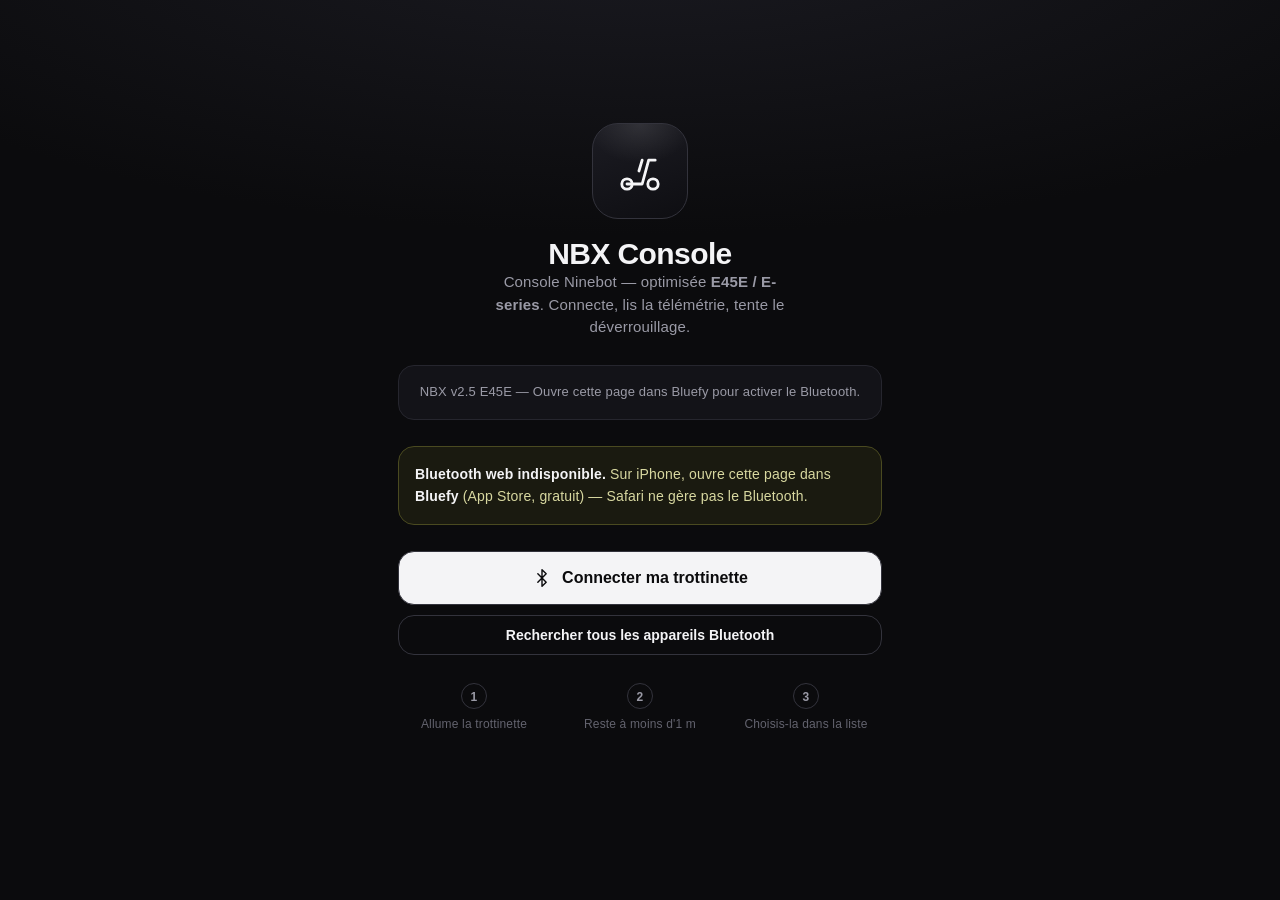
==== commit 64ae9465: "NBX v2.5 E45E: handshake chiffré corrigé - Extraction correcte S/N et auth (PRE_COMM) - Attente bout" ====
--- a/web/index.html
+++ b/web/index.html
@@ -22,7 +22,7 @@
  window.disconnect=window.disconnect||function(){};
  function boot(){
   var st=document.getElementById("boot-status");
-  if(st)st.textContent=hasBT()?"NBX v2.4 — Prêt. Appuie sur « Connecter ».":"NBX v2.4 — Ouvre cette page dans Bluefy pour activer le Bluetooth.";
+  if(st)st.textContent=hasBT()?"NBX v2.5 E45E — Prêt. Appuie sur « Connecter ».":"NBX v2.5 E45E — Ouvre cette page dans Bluefy pour activer le Bluetooth.";
   if(!hasBT()){var n=document.getElementById("nobt");if(n)n.classList.remove("hidden");}
  }
  if(document.readyState==="loading")document.addEventListener("DOMContentLoaded",boot);else boot();
@@ -192,12 +192,12 @@
   </div>
   <div>
    <div class="wordmark">NBX Console</div>
-   <div class="tag">Diagnostic et déverrouillage sans fil pour trottinettes Ninebot &amp; Xiaomi.</div>
+   <div class="tag">Console Ninebot — optimisée <b>E45E / E-series</b>. Connecte, lis la télémétrie, tente le déverrouillage.</div>
   </div>
  </div>
 
  <div id="boot-status" class="hint" style="margin-top:0;text-align:center;font-size:13px">Chargement…</div>
-<script>document.getElementById("boot-status").textContent="NBX v2.4 — Chargement…";</script>
+<script>document.getElementById("boot-status").textContent="NBX v2.5 E45E — Chargement…";</script>
 
  <div id="nobt" class="hint warn hidden">
   <b>Bluetooth web indisponible.</b> Sur iPhone, ouvre cette page dans <b>Bluefy</b> (App Store, gratuit) — Safari ne gère pas le Bluetooth.
@@ -280,10 +280,10 @@
    </div>
    <div class="tuner" style="border-top:1px solid var(--line)">
     <div class="head">
-     <div class="num mono"><span id="limit-val">25</span><small> km/h</small></div>
+     <div class="num mono"><span id="limit-val">30</span><small> km/h</small></div>
      <div class="cur" id="limit-cur"></div>
     </div>
-    <input type="range" id="limit" min="5" max="45" step="1" value="25" />
+    <input type="range" id="limit" min="5" max="45" step="1" value="30" />
     <button class="btn tiny" id="btn-apply"><svg class="icon sm" viewBox="0 0 24 24"><path d="M5 12l5 5L20 6"/></svg> Appliquer la vitesse</button>
    </div>
    <div class="sw"><span class="k">Régulateur de vitesse</span><span class="toggle" id="sw-cruise"></span></div>
@@ -348,292 +348,7 @@
  </div>
 </div>
 
-<script>
-"use strict";
-/* --- Module crypto (chargé en premier, séparé pour Bluefy) --- */
-var AES_SBOX_HEX="637c777bf26b6fc53001672bfed7ab76ca82c97dfa5947f0add4a2af9ca472c0"+
-"b7fd9326363ff7cc34a5e5f171d8311504c723c31896059a071280e2eb27b275"+
-"09832c1a1b6e5aa0523bd6b329e32f8453d100ed20fcb15b6acbbe394a4c58cf"+
-"d0efaafb434d338545f9027f503c9fa851a3408f929d38f5bcb6da2110fff3d2"+
-"cd0c13ec5f974417c4a77e3d645d197360814fdc222a908846eeb814de5e0bdb"+
-"e0323a0a4906245cc2d3ac629195e479e7c8376d8dd54ea96c56f4ea657aae08"+
-"ba78252e1ca6b4c6e8dd741f4bbd8b8a703eb5664803f60e613557b986c11d9e"+
-"e1f8981169d98e949b1e87e9ce5528df8ca1890dbfe6426841992d0fb054bb16";
-var AES_SBOX=(function(){var s=new Uint8Array(256);for(var i=0;i<256;i++)s[i]=parseInt(AES_SBOX_HEX.substr(i*2,2),16);return s;})();
-var AES_RCON=[0x01,0x02,0x04,0x08,0x10,0x20,0x40,0x80,0x1b,0x36];
-function xtime(a){a<<=1;if(a&0x100)a^=0x11b;return a&0xff;}
-function aesExpandKey(key){var rk=new Array(176),i;for(i=0;i<16;i++)rk[i]=key[i];
- var g=16,r=0,t=new Array(4),k;
- while(g<176){for(i=0;i<4;i++)t[i]=rk[g-4+i];
- if(g%16===0){k=t[0];t[0]=t[1];t[1]=t[2];t[2]=t[3];t[3]=k;for(i=0;i<4;i++)t[i]=AES_SBOX[t[i]];t[0]^=AES_RCON[r++];}
- for(i=0;i<4;i++){rk[g]=rk[g-16]^t[i];g++;}}
- return rk;}
-function aesEncryptBlock(key16,block16){var rk=aesExpandKey(key16),s=block16.slice(0,16),i,round;
- for(i=0;i<16;i++)s[i]^=rk[i];
- for(round=1;round<=10;round++){for(i=0;i<16;i++)s[i]=AES_SBOX[s[i]];
- var t=s.slice();
- s[1]=t[5];s[5]=t[9];s[9]=t[13];s[13]=t[1];
- s[2]=t[10];s[6]=t[14];s[10]=t[2];s[14]=t[6];
- s[3]=t[15];s[7]=t[3];s[11]=t[7];s[15]=t[11];
- if(round<10){for(i=0;i<16;i+=4){var a0=s[i],a1=s[i+1],a2=s[i+2],a3=s[i+3];
- s[i]=xtime(a0)^(xtime(a1)^a1)^a2^a3;s[i+1]=a0^xtime(a1)^(xtime(a2)^a2)^a3;
- s[i+2]=a0^a1^xtime(a2)^(xtime(a3)^a3);s[i+3]=(xtime(a0)^a0)^a1^a2^xtime(a3);}}
- for(i=0;i<16;i++)s[i]^=rk[round*16+i];}
- return s;}
-function sha1(bytes){var ml=bytes.length*8,w=bytes.slice(),i;w.push(0x80);
- while(w.length%64!==56)w.push(0);
- for(i=7;i>=0;i--)w.push((Math.floor(ml/Math.pow(2,i*8)))&0xff);
- var h0=0x67452301,h1=0xEFCDAB89,h2=0x98BADCFE,h3=0x10325476,h4=0xC3D2E1F0;
- function rol(n,c){return((n<<c)|(n>>>(32-c)))>>>0;}
- for(var off=0;off<w.length;off+=64){var a2=new Array(80);
- for(i=0;i<16;i++)a2[i]=((w[off+i*4]<<24)|(w[off+i*4+1]<<16)|(w[off+i*4+2]<<8)|w[off+i*4+3])>>>0;
- for(i=16;i<80;i++)a2[i]=rol((a2[i-3]^a2[i-8]^a2[i-14]^a2[i-16])>>>0,1);
- var a=h0,b=h1,c=h2,d=h3,e=h4,f,k,tp;
- for(i=0;i<80;i++){if(i<20){f=(b&c)|((~b)&d);k=0x5A827999;}else if(i<40){f=b^c^d;k=0x6ED9EBA1;}
- else if(i<60){f=(b&c)|(b&d)|(c&d);k=0x8F1BBCDC;}else{f=b^c^d;k=0xCA62C1D6;}
- tp=(rol(a,5)+f+e+k+a2[i])>>>0;e=d;d=c;c=rol(b,30);b=a;a=tp;}
- h0=(h0+a)>>>0;h1=(h1+b)>>>0;h2=(h2+c)>>>0;h3=(h3+d)>>>0;h4=(h4+e)>>>0;}
- var out=[];[h0,h1,h2,h3,h4].forEach(function(h){out.push((h>>>24)&0xff,(h>>>16)&0xff,(h>>>8)&0xff,h&0xff);});
- return out;}
-var FW=[0x97,0xCF,0xB8,0x02,0x84,0x41,0x43,0xDE,0x56,0x00,0x2B,0x3B,0x34,0x78,0x0A,0x5D];
-function sb(s){var a=[];for(var i=0;i<s.length;i++)a.push(s.charCodeAt(i)&0xff);return a;}
-function NB(name){this.name=name;this.rB=new Array(16).fill(0);this.rA=new Array(16).fill(0);this.k=new Array(16).fill(0);this.it=0;this._sha(sb(name),FW);}
-NB.prototype._sha=function(d1,d2){var s=new Array(32).fill(0),i;for(i=0;i<d1.length&&i<32;i++)s[i]=d1[i];for(i=0;i<16;i++)s[16+i]=d2[i];this.k=sha1(s).slice(0,16);};
-NB.prototype._first=function(d){var r=new Array(d.length),p=d.length,x=0;while(p>0){var t=p<=16?p:16,x1=new Array(16).fill(0),i;for(i=0;i<t;i++)x1[i]=d[x+i];var x2=aesEncryptBlock(this.k,FW);for(i=0;i<t;i++)r[x+i]=x1[i]^x2[i];p-=t;x+=t;}return r;};
-NB.prototype._next=function(d,it){var e=new Array(16).fill(0);e[0]=1;e[1]=(it>>>24)&0xff;e[2]=(it>>>16)&0xff;e[3]=(it>>>8)&0xff;e[4]=it&0xff;for(var j=0;j<8;j++)e[5+j]=this.rB[j];e[15]=0;
- var r=new Array(d.length),p=d.length,x=0;while(p>0){e[15]=(e[15]+1)&0xff;var t=p<=16?p:16,x1=new Array(16).fill(0),i;for(i=0;i<t;i++)x1[i]=d[x+i];var x2=aesEncryptBlock(this.k,e);for(i=0;i<t;i++)r[x+i]=x1[i]^x2[i];p-=t;x+=t;}return r;};
-NB.prototype._crcF=function(d){var c=0;for(var i=0;i<d.length;i++)c=(c+d[i])&0xffff;c=(~c)&0xffff;return[c&0xff,(c>>8)&0xff];};
-NB.prototype._crcN=function(d,it){var e=new Array(16).fill(0),p=d.length-3,x=3,i,x2,x1,xd;e[0]=89;e[1]=(it>>>24)&0xff;e[2]=(it>>>16)&0xff;e[3]=(it>>>8)&0xff;e[4]=it&0xff;for(var j=0;j<8;j++)e[5+j]=this.rB[j];e[15]=p&0xff;
- x2=aesEncryptBlock(this.k,e);x1=new Array(16).fill(0);for(i=0;i<3;i++)x1[i]=d[i];xd=new Array(16);for(i=0;i<16;i++)xd[i]=x1[i]^x2[i];x2=aesEncryptBlock(this.k,xd);
- while(p>0){var t=p<=16?p:16;x1=new Array(16).fill(0);for(i=0;i<t;i++)x1[i]=d[x+i];xd=new Array(16);for(i=0;i<16;i++)xd[i]=x1[i]^x2[i];x2=aesEncryptBlock(this.k,xd);p-=t;x+=t;}
- e[0]=1;e[15]=0;var L=aesEncryptBlock(this.k,e);return[L[0]^x2[0],L[1]^x2[1],L[2]^x2[2],L[3]^x2[3]];};
-NB.prototype.encrypt=function(D){var en=new Array(152).fill(0),i;for(i=0;i<3;i++)en[i]=D[i];var pl=D.length-3,pay=D.slice(3),crc;
- if(this.it===0){crc=this._crcF(pay);pay=this._first(pay);for(i=0;i<pay.length;i++)en[3+i]=pay[i];en[pl+3]=0;en[pl+4]=0;en[pl+5]=crc[0];en[pl+6]=crc[1];en[pl+7]=0;en[pl+8]=0;en=en.slice(0,pl+9);this.it++;}
- else{this.it++;crc=this._crcN(D,this.it);pay=this._next(pay,this.it);for(i=0;i<pay.length;i++)en[3+i]=pay[i];en[pl+3]=crc[0];en[pl+4]=crc[1];en[pl+5]=crc[2];en[pl+6]=crc[3];en[pl+7]=(this.it>>8)&0xff;en[pl+8]=this.it&0xff;en=en.slice(0,pl+9);
- if(D[0]===0x5A&&D[1]===0xA5&&D[2]===0x10&&D[3]===0x3E&&D[4]===0x21&&D[5]===0x5C&&D[6]===0x00){for(i=0;i<16;i++)this.rA[i]=D[7+i];}}
- return en;};
-NB.prototype.decrypt=function(D){var de=new Array(D.length-6).fill(0),i;for(i=0;i<3;i++)de[i]=D[i];
- var nit=this.it;if((nit&0x8000)>0&&(D[D.length-2]>>7)===0)nit+=0x10000;nit=(nit&0xFFFF0000)+((D[D.length-2]<<8)>>>0)+D[D.length-1];
- var pl=D.length-9,pay=D.slice(3,3+pl);
- if(nit===0){pay=this._first(pay);for(i=0;i<pay.length;i++)de[3+i]=pay[i];
- if(de[0]===0x5A&&de[1]===0xA5&&de[2]===0x1E&&de[3]===0x21&&de[4]===0x3E&&de[5]===0x5B){for(i=0;i<16;i++)this.rB[i]=de[7+i];this._sha(sb(this.name),this.rB);}}
- else if(nit>0&&nit>this.it){pay=this._next(pay,nit);for(i=0;i<pay.length;i++)de[3+i]=pay[i];
- if(de[0]===0x5A&&de[1]===0xA5&&de[2]===0x00&&de[3]===0x21&&de[4]===0x3E&&de[5]===0x5C&&de[6]===0x01){this._sha(this.rA,this.rB);}this.it=nit;}
- return de;};
-</script>
-<script>
-"use strict";
-/* --- Console Bluetooth --- */
-var UART="6e400001-b5a3-f393-e0a9-e50e24dcca9e",RX="6e400002-b5a3-f393-e0a9-e50e24dcca9e",TX="6e400003-b5a3-f393-e0a9-e50e24dcca9e";
-var APP=0x3d,ESC=0x20;
-var REG={serial:0x10,fw:0x1a,battery:0x32,voltage:0x34,speed:0xb5,total:0x29,temp:0x3e,region:0x72,limit:0x74,cruise:0x7c,tail:0x7d};
-var REGIONS=[
- {v:0x00,tag:"GLOBAL",name:"Déverrouillé",note:"Vitesse maxi matériel"},
- {v:0x02,tag:"EU",name:"Europe",note:"Plafond 25 km/h"},
- {v:0x01,tag:"US",name:"États-Unis",note:"~32 km/h"},
- {v:0x03,tag:"CN",name:"Chine",note:"25 km/h"}
-];
-var MAXKMH=35;
-var st={},dev=null,rx=null,tx=null,buf=[],poll=null,mode=null,crypto=null,handshake=null,probeTimer=null,gotReply=false;
-function $(id){return document.getElementById(id);}
-function now(){return new Date().toLocaleTimeString();}
-function log(m){var el=$("log");el.textContent="["+now()+"] "+m+"\n"+el.textContent;}
-function hasBT(){return typeof navigator!=="undefined"&&!!navigator.bluetooth;}
-function ck16(a){var s=0;for(var i=0;i<a.length;i++)s=(s+a[i])>>>0;return(~s)&0xffff;}
-function plainFrame(dst,cmd,pay){var body=[dst,APP,cmd].concat(pay),len=body.length&0xff,c=[len].concat(body),k=ck16(c);return[0x5a,0xa5].concat(c).concat([k&0xff,(k>>8)&0xff]);}
-function plainRead(reg,n){return plainFrame(ESC,0x01,[reg,n]);}
-function plainWrite(reg,bytes){return plainFrame(ESC,0x03,[reg].concat(bytes));}
-function parsePlain(b){if(b.length<8)return null;if(b[0]!==0x5a||b[1]!==0xa5)return null;var len=b[2],tot=2+1+len+2;if(b.length<tot)return null;
- var cs=b.slice(2,3+len),exp=ck16(cs),act=b[3+len]|(b[3+len+1]<<8);if(exp!==act)return null;return{reg:b[6],pay:b.slice(7,3+len),consumed:tot};}
-function encReadFrame(reg,n){return[0x5a,0xa5,0x02,ESC,0x3E,0x01,reg,n];}
-function encWriteFrame(reg,bytes){return[0x5a,0xa5,(1+bytes.length)&0xff,ESC,0x3E,0x03,reg].concat(bytes);}
-function encHandshake(len,cmd,pay){return[0x5a,0xa5,len,0x3E,0x21,cmd,0x00].concat(pay||[]);}
-function le16(p){return p.length>=2?(p[0]|(p[1]<<8)):null;}
-function le16s(p){var v=le16(p);return v==null?null:(v>0x7fff?v-0x10000:v);}
-function le32(p){return p.length>=4?((p[0]|(p[1]<<8)|(p[2]<<16)|(p[3]<<24))>>>0):null;}
-function send(bytes){if(!rx)return;var out;
- if(mode==="enc"&&crypto)out=crypto.encrypt(bytes);else out=bytes;
- var u=new Uint8Array(out.length);for(var ui=0;ui<out.length;ui++)u[ui]=out[ui];
- rx.writeValueWithoutResponse(u).catch(function(){return rx.writeValue(u).catch(function(e){log("écriture: "+e.message);});});}
-function readReg(reg,n){if(mode==="enc")send(encReadFrame(reg,n));else send(plainRead(reg,n));}
-function writeReg(reg,bytes){if(mode==="enc")send(encWriteFrame(reg,bytes));else send(plainWrite(reg,bytes));}
-var FILTERS=[{namePrefix:"MIScooter"},{namePrefix:"Ninebot"},{namePrefix:"NB"},{namePrefix:"M365"},{namePrefix:"MI"},{namePrefix:"Mi "},{namePrefix:"Segway"},{namePrefix:"Xiaomi"},{namePrefix:"ES"},{namePrefix:"KickScooter"}];
-function connect(){go({acceptAllDevices:true,optionalServices:[UART]});} 
-function connectFiltered(){go({filters:FILTERS,optionalServices:[UART]});}
-function connectAll(){go({acceptAllDevices:true,optionalServices:[UART]});}
-function go(opts){
- if(!hasBT()){alert("Bluetooth web indisponible ici.\n\nSur iPhone : ouvre cette page dans l'app Bluefy (pas Safari).");return;}
- try{
- navigator.bluetooth.requestDevice(opts).then(function(d){
- dev=d;d.addEventListener("gattserverdisconnected",onDisc);
- showOverlay("Connexion…","Établissement du lien Bluetooth.",0);
- log("Connexion à "+(d.name||"appareil")+"…");return d.gatt.connect();
- }).then(function(s){return s.getPrimaryService(UART);})
- .then(function(svc){return Promise.all([svc.getCharacteristic(RX),svc.getCharacteristic(TX)]);})
- .then(function(cs){rx=cs[0];tx=cs[1];return tx.startNotifications();})
- .then(function(){tx.addEventListener("characteristicvaluechanged",onData);log("Lien établi. Détection du protocole…");startProbe();})
- .catch(function(e){hideOverlay();log("Erreur : "+e.message);if(e.message&&e.message.indexOf("cancel")<0)alert("Connexion impossible : "+e.message);});
- }catch(e){hideOverlay();alert("Erreur Bluetooth : "+e.message);}
-}
-function onDisc(){clearInterval(poll);clearTimeout(probeTimer);if(handshake)clearInterval(handshake);rx=tx=null;mode=null;crypto=null;buf=[];log("Déconnecté.");$("screen-app").classList.add("hidden");$("screen-connect").classList.remove("hidden");hideOverlay();}
-function disconnect(){clearInterval(poll);if(dev&&dev.gatt.connected)dev.gatt.disconnect();}
-function startProbe(){
- mode="plain";gotReply=false;buf=[];
- showOverlay("Détection…","Test du protocole ouvert (M365 / ES).",0);
- readReg(REG.serial,14);readReg(REG.fw,2);readReg(REG.battery,2);
- probeTimer=setTimeout(function(){
- if(gotReply){enterComm("Protocole ouvert");}
- else{startEncrypted();}
- },2500);
-}
-function startEncrypted(){
- if(!dev.name){showOverlay("Nom Bluetooth manquant","Impossible d'initialiser le chiffrement sans le nom de l'appareil. Réessaie via « tous les appareils ».",0);setPower(false);return;}
- mode="enc";crypto=new NB(dev.name);buf=[];st.enc=true;
- setStep(0);showOverlay("Appairage chiffré…","Ta trottinette utilise le protocole chiffré Ninebot (E-series). Tentative de session sécurisée.",1);
- log("Handshake chiffré (nom="+dev.name+")");
- hs_state="precomm";hs_send();
-}
-var hs_state=null,hs_sn=null,hs_key=null;
-function randKey(){var s="abcdefghijklmnopqrstuvwxyz0123456789",a=[];for(var i=0;i<16;i++)a.push(s.charCodeAt(Math.floor(Math.random()*s.length)));return a;}
-function hs_send(){
- clearInterval(handshake);
- if(hs_state==="precomm"){send(encHandshake(0x00,0x5B,[]));handshake=setInterval(function(){if(hs_state==="precomm")send(encHandshake(0x00,0x5B,[]));},1000);}
- else if(hs_state==="setpwd"){if(!hs_key)hs_key=randKey();setStep(1);setPower(true);
- send(encHandshake(0x10,0x5C,hs_key));handshake=setInterval(function(){if(hs_state==="setpwd")send(encHandshake(0x10,0x5C,hs_key));},1000);}
- else if(hs_state==="auth"){setStep(2);setPower(false);
- send(encHandshake(0x0E,0x5D,hs_sn));handshake=setInterval(function(){if(hs_state==="auth")send(encHandshake(0x0E,0x5D,hs_sn));},1200);}
-}
-function onData(ev){var v=ev.target.value,i;for(i=0;i<v.byteLength;i++)buf.push(v.getUint8(i));
- if(mode==="enc")pumpEnc();else pumpPlain();
- if(buf.length>1024)buf=[];}
-function pumpPlain(){var r;while((r=parsePlain(buf))){gotReply=true;applyReg(r.reg,r.pay);buf=buf.slice(r.consumed);}}
-function pumpEnc(){
- while(buf.length>=8&&buf[0]===0x5a&&buf[1]===0xa5){
- var tot=buf[2]+13;if(buf.length<tot)break;
- var wire=buf.slice(0,tot);buf=buf.slice(tot);
- var dec;try{dec=crypto.decrypt(wire);}catch(e){continue;}
- handleEnc(dec);
- }
- if(buf.length>2&&!(buf[0]===0x5a&&buf[1]===0xa5)){var idx=-1;for(var i=1;i<buf.length-1;i++){if(buf[i]===0x5a&&buf[i+1]===0xa5){idx=i;break;}}buf=idx<0?[]:buf.slice(idx);}
-}
-function handleEnc(dec){
- gotReply=true;
- var cmd=dec[5],arg=dec[6];
- if(cmd===0x5B){ 
- var pay=dec.slice(6);var sn=pay.slice(16,30);hs_sn=sn;
- st.serial=String.fromCharCode.apply(null,sn).replace(/[^\x20-\x7e]/g,"").trim();
- log("Appairage : réponse reçue, S/N "+st.serial);
- hs_state="setpwd";hs_send();render();return;
- }
- if(cmd===0x5C){ 
- log("Clé "+(arg===1?"acceptée (bouton pressé)":"reçue"));
- hs_state="auth";hs_send();return;
- }
- if(cmd===0x5D){ 
- log("✅ Appairé.");clearInterval(handshake);enterComm("Chiffré Ninebot (E-series)");return;
- }
- if(dec.length>7)applyReg(dec[6],dec.slice(7));
-}
-function enterComm(protoName){
- clearInterval(handshake);clearTimeout(probeTimer);
- st.proto=protoName;
- $("screen-connect").classList.add("hidden");$("screen-app").classList.remove("hidden");$("screen-app").classList.add("fade");
- $("devname").textContent=dev&&dev.name?dev.name:"Connecté";
- hideOverlay();log("Session prête ("+protoName+").");
- initialReads();poll=setInterval(refresh,1000);render();
-}
-function initialReads(){readReg(REG.serial,14);readReg(REG.fw,2);readReg(REG.region,1);readReg(REG.limit,2);refresh();}
-function refresh(){readReg(REG.battery,2);readReg(REG.voltage,2);readReg(REG.speed,2);readReg(REG.total,4);readReg(REG.temp,2);}
-function applyReg(reg,p){var v;switch(reg){
- case REG.serial:var s=String.fromCharCode.apply(null,p).replace(/[^\x20-\x7e]/g,"").trim();if(s)st.serial=s;break;
- case REG.fw:v=le16(p);if(v!=null)st.fw=((v>>8)&0xf)+"."+((v>>4)&0xf)+"."+(v&0xf);break;
- case REG.battery:v=le16(p);if(v!=null)st.battery=v;break;
- case REG.voltage:v=le16(p);if(v!=null)st.voltage=v/100;break;
- case REG.speed:v=le16s(p);if(v!=null)st.speed=Math.abs(v/1000);break;
- case REG.total:v=le32(p);if(v!=null)st.total=v/1000;break;
- case REG.temp:v=le16s(p);if(v!=null)st.temp=Math.round(v/10);break;
- case REG.region:if(p.length)st.region=p[0];break;
- case REG.limit:v=le16(p);if(v!=null)st.limit=v;break;
-}render();}
-function render(){
- var sp=st.speed!=null?st.speed:0;
- $("speed").textContent=st.speed!=null?st.speed.toFixed(1):"0.0";
- var frac=Math.max(0,Math.min(1,sp/MAXKMH));
- $("gauge-fill").setAttribute("stroke-dashoffset",(405*(1-frac)).toFixed(1));
- $("battery").innerHTML=st.battery!=null?st.battery+'<small>%</small>':"—";
- $("voltage").innerHTML=st.voltage!=null?st.voltage.toFixed(1)+'<small>V</small>':"—";
- $("distance").innerHTML=st.total!=null?st.total.toFixed(1)+'<small>km</small>':"—";
- $("temp").innerHTML=st.temp!=null?st.temp+'<small>°C</small>':"—";
- $("serial").textContent=st.serial||"—";
- $("fw").textContent=st.fw||"—";
- $("proto").textContent=st.proto||"—";
- $("model").textContent=st.enc?(st.serial&&/^N/.test(st.serial)?"Ninebot E-series":"Ninebot (chiffré)"):"Xiaomi/Ninebot (ouvert)";
- var r=null;for(var i=0;i<REGIONS.length;i++)if(REGIONS[i].v===st.region)r=REGIONS[i];
- document.querySelectorAll(".reg").forEach(function(b){b.classList.toggle("on",Number(b.dataset.v)===st.region);});
- if(st.limit!=null)$("limit-cur").textContent="Actuel : "+st.limit+" km/h";
-}
-function showOverlay(t,m,spin){$("overlay").classList.add("show");$("pair-title").textContent=t;$("pair-msg").textContent=m;$("pair-spin").style.display=spin===0?"none":"block";}
-function hideOverlay(){$("overlay").classList.remove("show");}
-function setStep(n){["ps0","ps1","ps2"].forEach(function(id,i){$(id).classList.toggle("on",i<=n);});}
-function setPower(on){$("pair-power").classList.toggle("hidden",!on);if(on){$("pair-title").textContent="Appuie sur le bouton";$("pair-msg").textContent="Pour autoriser l'appairage, appuie une fois sur le bouton d'alimentation de la trottinette.";}}
-function setRegion(v){var r=null;for(var i=0;i<REGIONS.length;i++)if(REGIONS[i].v===v)r=REGIONS[i];log("Région → "+(r?r.name:v));writeReg(REG.region,[v]);setTimeout(function(){readReg(REG.region,1);},400);}
-function setSpeed(k){var v=Math.max(1,Math.min(k,100));log("Vitesse max → "+v+" km/h");writeReg(REG.limit,[v&0xff,(v>>8)&0xff]);setTimeout(function(){readReg(REG.limit,2);},400);}
-function runDiag(){
- if(!consentOn){alert("Coche d'abord la case de responsabilité.");return;}
- var target=Number($("limit").value);
- $("diag").classList.remove("hidden");$("diag-body").innerHTML="Diagnostic en cours… garde la trottinette allumée et à l'arrêt (~6 s).";
- gotReply=false;readReg(REG.region,1);readReg(REG.limit,2);
- var before={region:st.region,limit:st.limit};
- setTimeout(function(){writeReg(REG.region,[0x00]);writeReg(REG.limit,[target&0xff,(target>>8)&0xff]);
- setTimeout(function(){readReg(REG.region,1);readReg(REG.limit,2);setTimeout(function(){diagResult(before,target);},1500);},700);},1600);
-}
-function diagResult(before,target){
- var b=$("diag-body");
- if(st.enc){
- b.innerHTML="<b>Modèle chiffré détecté"+(st.serial?(" — "+st.serial):"")+".</b><br><br>"+
- "La console a établi une session chiffrée et lit les données, mais l'<b>écriture de la vitesse est bloquée par le firmware</b> ("+(st.fw?("DRV "+st.fw):"DRV 2.7.x")+"). "+
- "Sur E-series, il faut <b>rétrograder le firmware</b> — impossible et risqué depuis une app web.<br><br>"+
- "👉 Déplie « Ma trottinette est une Ninebot E-series » ci-dessus : la méthode sûre passe par <b>ScooterHacking Utility</b> (Android), vitesse réelle ~30 km/h.";
- $("eblock").open=true;return;
- }
- var okLimit=(st.limit===target)||(before.limit!==st.limit&&st.limit!=null);
- var okRegion=(st.region===0x00);
- if(okLimit||okRegion){
- b.innerHTML="<b>✅ Ta trottinette accepte le déverrouillage.</b><br>Région : "+(okRegion?"Global":("code "+st.region))+" · Vitesse enregistrée : "+(st.limit!=null?st.limit+" km/h":"—")+".<br><br>Si l'écran reste à 25, ton firmware impose une limite légale fixe : le passage en <b>Global</b> reste le levier le plus sûr. Refais un tour pour vérifier.";
- }else{
- b.innerHTML="<b>⚠️ La trottinette répond mais n'a pas enregistré l'écriture.</b><br>Le registre ne correspond peut-être pas à ton firmware.<br><br>👉 Essaie les solutions ci-dessous.";
- $("fixblock").open=true;
- }
-}
-var consentOn=false;
-function buildRegions(){var w=$("regions");REGIONS.forEach(function(r){var b=document.createElement("button");b.className="reg";b.dataset.v=r.v;
- b.innerHTML='<span class="pill">'+r.tag+'</span><span><span class="rt">'+r.name+'</span><span class="rn">'+r.note+'</span></span>';
- b.onclick=function(){if(confirm("Passer la région sur « "+r.name+" » ?\n"+r.note))setRegion(r.v);};w.appendChild(b);});}
-function init(){
- try{
- buildRegions();
- $("btn-connect").onclick=connect;
- $("btn-connect-all").onclick=connectAll;
- $("btn-disconnect").onclick=disconnect;
- var sl=$("limit");if(sl)sl.oninput=function(){$("limit-val").textContent=sl.value;};
- $("btn-apply").onclick=function(){if(!consentOn){alert("Coche d'abord la case de responsabilité.");return;}setSpeed(Number(sl.value));};
- $("consent").onclick=function(){consentOn=!consentOn;$("consent").classList.toggle("on",consentOn);};
- $("sw-cruise").onclick=function(){if(!consentOn){alert("Coche la case de responsabilité.");return;}var on=!$("sw-cruise").classList.contains("on");$("sw-cruise").classList.toggle("on",on);writeReg(REG.cruise,[on?1:0]);};
- $("sw-tail").onclick=function(){if(!consentOn){alert("Coche la case de responsabilité.");return;}var on=!$("sw-tail").classList.contains("on");$("sw-tail").classList.toggle("on",on);writeReg(REG.tail,[on?1:0]);};
- $("btn-unlock").onclick=runDiag;
- if(!hasBT()){$("nobt").classList.remove("hidden");}
- var st=$("boot-status");
- if(st)st.textContent=hasBT()?"NBX v2.4 — Prêt. Appuie sur « Connecter ».":"NBX v2.4 — Ouvre cette page dans Bluefy pour activer le Bluetooth.";
- log("Application prête.");
- window.__nbxReady=true;
- window.__nbxCore=true;
- }catch(err){
- var st=$("boot-status");if(st){st.textContent="Erreur au démarrage : "+err.message;st.classList.add("warn");}
- alert("Erreur au démarrage : "+err.message);
- }
-}
-window.connect=connect;window.connectAll=connectAll;window.disconnect=disconnect;
-if(document.readyState==="loading")document.addEventListener("DOMContentLoaded",init);else init();
-</script>
+<script src="app.js?v=2.5" onerror="window.__nbxFail&&window.__nbxFail('Fichier app.js introuvable. Rafraîchis la page.')"></script>
+
 </body>
 </html>
